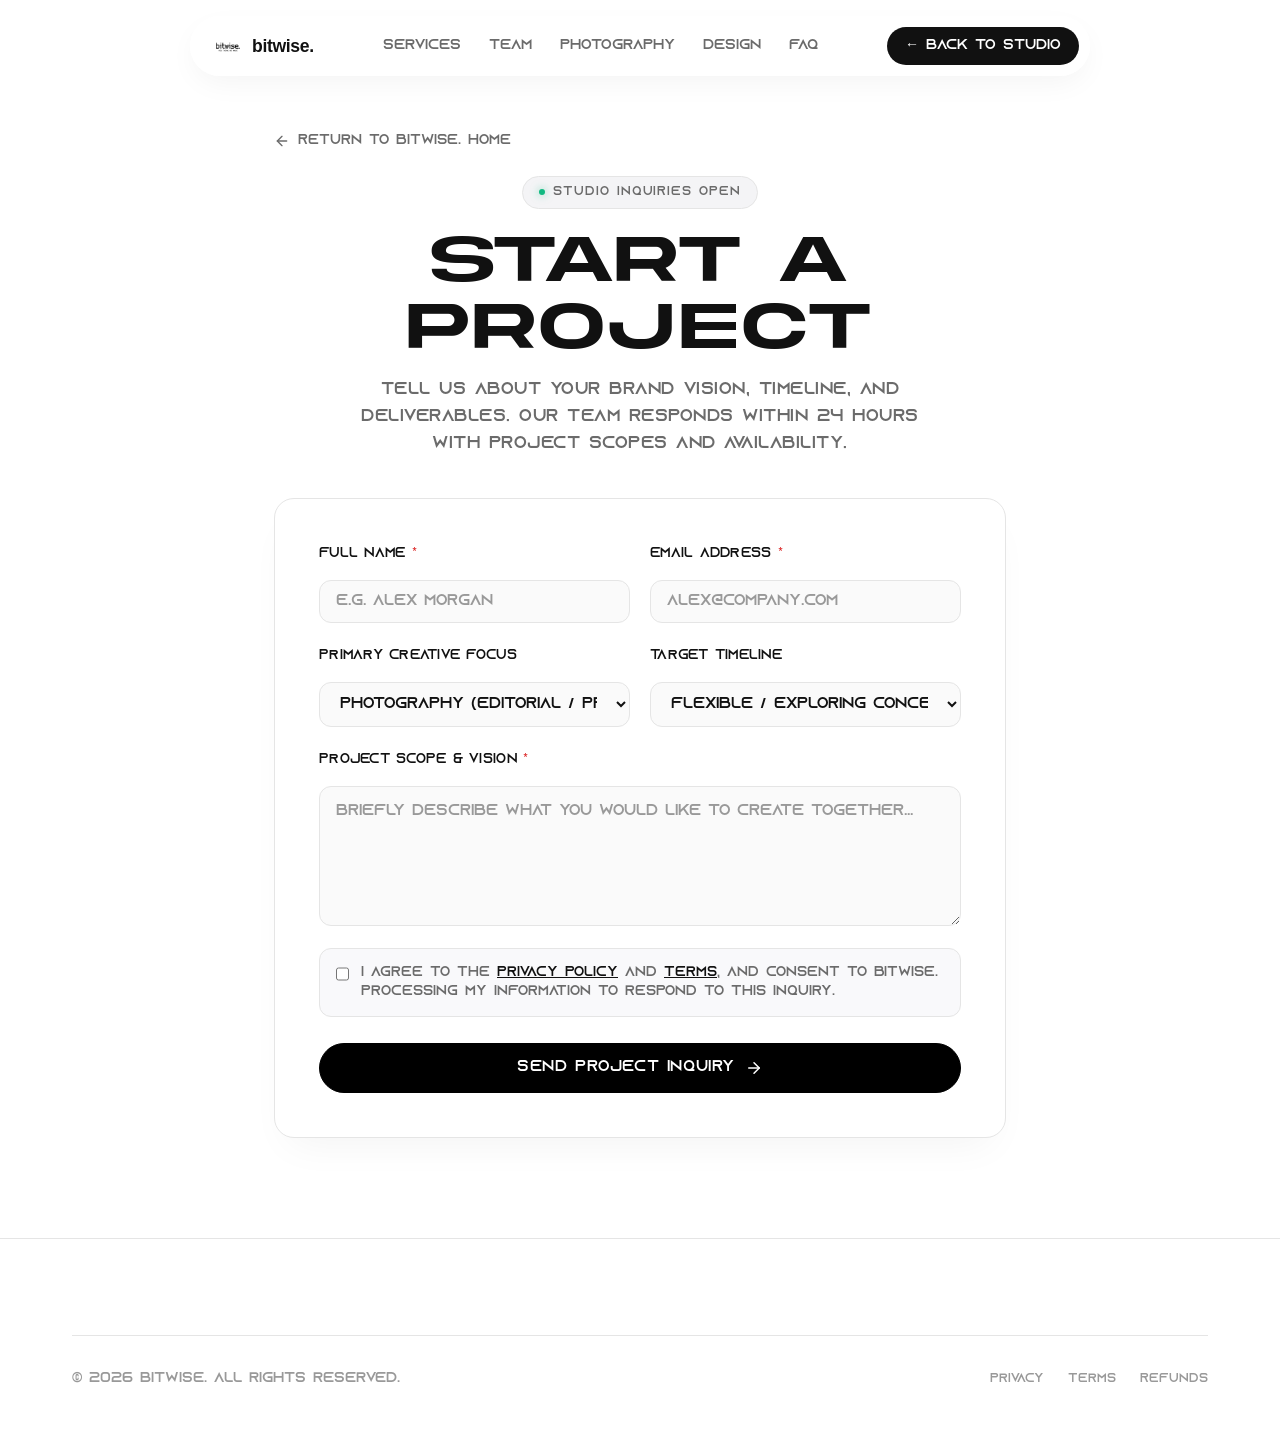
==== contact.html @ 10c583db "feat: sync website with dashboard, add dedicated contact inquiry page, live content-sync, and editab" ====
<!DOCTYPE html>
<html lang="en">
<head>
  <meta charset="UTF-8">
  <meta name="viewport" content="width=device-width, initial-scale=1.0">
  <title>Start a Project &mdash; bitwise. Creative Studio</title>
  <meta name="description" content="Initiate a project inquiry with bitwise. studio for photography, videography, and graphic design campaigns.">
  <meta name="theme-color" content="#FFFFFF">
  <meta name="robots" content="index, follow">

  <!-- Open Graph -->
  <meta property="og:title" content="Start a Project &mdash; bitwise.">
  <meta property="og:description" content="Tell us about your project vision, timeline, and scope. We will respond promptly.">
  <meta property="og:type" content="website">
  <meta property="og:image" content="assets/logo/logo-black.png">

  <!-- Favicon -->
  <link rel="icon" type="image/png" sizes="32x32" href="assets/logo/logo-black.png">
  <link rel="icon" type="image/png" sizes="16x16" href="assets/logo/logo-black.png">
  <link rel="apple-touch-icon" href="assets/logo/logo-black.png">

  <!-- Typography: Azonix, Akira Expanded, Bebas Neue, Inter -->
  <link rel="preconnect" href="https://fonts.googleapis.com">
  <link rel="preconnect" href="https://fonts.gstatic.com" crossorigin>
  <link href="https://fonts.googleapis.com/css2?family=Bebas+Neue&family=Inter:wght@300;400;500;600;700;800&display=swap" rel="stylesheet">
  <link rel="stylesheet" href="css/fonts.css">

  <!-- Design System -->
  <link rel="stylesheet" href="css/variables.css">
  <link rel="stylesheet" href="css/base.css">
  <link rel="stylesheet" href="css/animations.css">
  <link rel="stylesheet" href="css/components.css">

  <style>
    .inquiry-page-wrapper {
      padding-top: calc(var(--header-height, 70px) + 60px);
      padding-bottom: 100px;
      min-height: 100vh;
      display: flex;
      flex-direction: column;
      justify-content: center;
    }

    .inquiry-container {
      max-width: 780px;
      margin: 0 auto;
      padding: 0 24px;
      width: 100%;
    }

    .inquiry-header {
      margin-bottom: 40px;
      text-align: center;
    }

    .inquiry-badge {
      display: inline-flex;
      align-items: center;
      gap: 8px;
      padding: 6px 16px;
      background: var(--color-surface, #F4F4F6);
      border: 1px solid var(--color-border, #E4E4E7);
      border-radius: var(--radius-pill, 9999px);
      font-size: 0.75rem;
      font-weight: 600;
      letter-spacing: 0.08em;
      text-transform: uppercase;
      color: var(--color-text-muted, #71717A);
      margin-bottom: 18px;
    }

    .inquiry-badge-dot {
      width: 6px;
      height: 6px;
      border-radius: 50%;
      background: #10B981;
      box-shadow: 0 0 8px rgba(16, 185, 129, 0.6);
    }

    .inquiry-title {
      font-family: var(--font-display, 'Bebas Neue', sans-serif);
      font-size: clamp(2.5rem, 6vw, 4.2rem);
      letter-spacing: 0.04em;
      line-height: 1;
      color: var(--color-text, #09090B);
      margin-bottom: 16px;
    }

    .inquiry-subtitle {
      font-size: 1.05rem;
      color: var(--color-text-muted, #71717A);
      max-width: 580px;
      margin: 0 auto;
      line-height: 1.6;
    }

    .inquiry-card {
      background: #FFFFFF;
      border: 1px solid var(--color-border, #E4E4E7);
      border-radius: var(--radius-lg, 16px);
      padding: clamp(24px, 5vw, 44px);
      box-shadow: 0 20px 40px -15px rgba(0, 0, 0, 0.05);
      position: relative;
    }

    .form-grid-two {
      display: grid;
      grid-template-columns: 1fr 1fr;
      gap: 20px;
    }

    @media (max-width: 640px) {
      .form-grid-two {
        grid-template-columns: 1fr;
        gap: 16px;
      }
    }

    .inquiry-card .form-group {
      margin-bottom: 22px;
    }

    .inquiry-card .form-label {
      display: block;
      font-size: 0.82rem;
      font-weight: 600;
      letter-spacing: 0.02em;
      color: var(--color-text, #09090B);
      margin-bottom: 8px;
    }

    .inquiry-card .form-input,
    .inquiry-card .form-textarea,
    .inquiry-card .form-select {
      width: 100%;
      padding: 13px 16px;
      background: #FAFAFA;
      border: 1px solid var(--color-border, #E4E4E7);
      border-radius: var(--radius-md, 8px);
      font-size: 0.95rem;
      font-family: inherit;
      color: var(--color-text, #09090B);
      transition: all 0.2s ease;
    }

    .inquiry-card .form-input:focus,
    .inquiry-card .form-textarea:focus,
    .inquiry-card .form-select:focus {
      outline: none;
      background: #FFFFFF;
      border-color: #000000;
      box-shadow: 0 0 0 3px rgba(0, 0, 0, 0.05);
    }

    .inquiry-card .form-textarea {
      min-height: 140px;
      resize: vertical;
      line-height: 1.55;
    }

    .form-consent-box {
      display: flex;
      align-items: flex-start;
      gap: 12px;
      margin-bottom: 26px;
      padding: 14px 16px;
      background: #F9F9FB;
      border: 1px solid var(--color-border, #E4E4E7);
      border-radius: var(--radius-md, 8px);
    }

    .form-consent-box input[type="checkbox"] {
      margin-top: 3px;
      width: 16px;
      height: 16px;
      accent-color: #000000;
      cursor: pointer;
    }

    .form-consent-box label {
      font-size: 0.84rem;
      color: var(--color-text-muted, #71717A);
      line-height: 1.45;
      cursor: pointer;
    }

    .form-consent-box a {
      color: var(--color-text, #09090B);
      text-decoration: underline;
      font-weight: 500;
    }

    .submit-btn-full {
      width: 100%;
      padding: 15px 28px;
      background: #000000;
      color: #FFFFFF;
      border: 1px solid #000000;
      border-radius: var(--radius-pill, 9999px);
      font-size: 0.95rem;
      font-weight: 600;
      letter-spacing: 0.04em;
      cursor: pointer;
      display: flex;
      align-items: center;
      justify-content: center;
      gap: 10px;
      transition: all 0.2s ease;
    }

    .submit-btn-full:hover {
      background: #1F1F23;
      transform: translateY(-1px);
      box-shadow: 0 8px 20px rgba(0, 0, 0, 0.12);
    }

    .submit-btn-full:disabled {
      opacity: 0.65;
      cursor: not-allowed;
      transform: none;
    }

    .status-alert {
      display: none;
      padding: 18px 20px;
      border-radius: var(--radius-md, 8px);
      margin-top: 20px;
      font-size: 0.92rem;
      line-height: 1.5;
    }

    .status-alert.is-success {
      display: block;
      background: #F0FDF4;
      border: 1px solid #BBF7D0;
      color: #166534;
    }

    .status-alert.is-error {
      display: block;
      background: #FEF2F2;
      border: 1px solid #FECACA;
      color: #991B1B;
    }

    .back-home-link {
      display: inline-flex;
      align-items: center;
      gap: 8px;
      color: var(--color-text-muted, #71717A);
      font-size: 0.85rem;
      font-weight: 600;
      text-decoration: none;
      margin-bottom: 24px;
      transition: color 0.2s ease;
    }

    .back-home-link:hover {
      color: var(--color-text, #09090B);
    }
  </style>
</head>
<body>

  <!-- ==========================================================================
       FLOATING NAVBAR
       ========================================================================== -->
  <header class="header-wrapper" id="header">
    <nav class="navbar" aria-label="Primary Navigation">
      <a href="index.html" class="nav-brand" aria-label="bitwise. home">
        <img src="assets/logo/logo-black.png" alt="bitwise. logo" style="height:22px; width:auto;" onerror="this.style.display='none'">
        <span style="font-family: var(--font-brand, sans-serif); font-weight: 800; font-size: 1.1rem; letter-spacing: -0.02em;">bitwise.</span>
      </a>

      <ul class="nav-menu">
        <li><a href="index.html#services" class="nav-link">Services</a></li>
        <li><a href="index.html#team" class="nav-link">Team</a></li>
        <li><a href="index.html#work-photo" class="nav-link">Photography</a></li>
        <li><a href="index.html#work-design" class="nav-link">Design</a></li>
        <li><a href="index.html#faq" class="nav-link">FAQ</a></li>
      </ul>

      <div class="nav-cta">
        <a href="index.html" class="nav-cta-btn">
          <span>&larr; Back to Studio</span>
        </a>
      </div>
    </nav>
  </header>

  <!-- ==========================================================================
       MAIN INQUIRY CONTENT
       ========================================================================== -->
  <main class="inquiry-page-wrapper">
    <div class="inquiry-container">
      <a href="index.html" class="back-home-link">
        <svg width="16" height="16" viewBox="0 0 24 24" fill="none" stroke="currentColor" stroke-width="2" stroke-linecap="round" stroke-linejoin="round"><line x1="19" y1="12" x2="5" y2="12"></line><polyline points="12 19 5 12 12 5"></polyline></svg>
        <span>Return to bitwise. Home</span>
      </a>

      <div class="inquiry-header">
        <div class="inquiry-badge">
          <span class="inquiry-badge-dot"></span>
          <span>Studio Inquiries Open</span>
        </div>
        <h1 class="inquiry-title" id="page-inquiry-title">Start a Project</h1>
        <p class="inquiry-subtitle" id="page-inquiry-subtitle">
          Tell us about your brand vision, timeline, and deliverables. Our team responds within 24 hours with project scopes and availability.
        </p>
      </div>

      <div class="inquiry-card">
        <form id="dedicated-inquiry-form" novalidate>
          <div class="form-grid-two">
            <div class="form-group">
              <label for="inq-name" class="form-label">Full Name <span style="color:#DC2626;">*</span></label>
              <input type="text" id="inq-name" name="name" class="form-input" placeholder="e.g. Alex Morgan" required autocomplete="name">
            </div>

            <div class="form-group">
              <label for="inq-email" class="form-label">Email Address <span style="color:#DC2626;">*</span></label>
              <input type="email" id="inq-email" name="email" class="form-input" placeholder="alex@company.com" required autocomplete="email">
            </div>
          </div>

          <div class="form-grid-two">
            <div class="form-group">
              <label for="inq-service" class="form-label">Primary Creative Focus</label>
              <select id="inq-service" name="service" class="form-select">
                <option value="Photography">Photography (Editorial / Product / Portrait)</option>
                <option value="Videography">Videography &amp; Brand Films</option>
                <option value="Graphic Design">Graphic Design &amp; Visual Identity</option>
                <option value="Full Creative Suite">Integrated Campaign (All Media)</option>
              </select>
            </div>

            <div class="form-group">
              <label for="inq-timeline" class="form-label">Target Timeline</label>
              <select id="inq-timeline" name="timeline" class="form-select">
                <option value="Flexible">Flexible / Exploring concepts</option>
                <option value="Immediate (1-2 weeks)">Immediate (1&ndash;2 weeks)</option>
                <option value="1 month">Within 1 month</option>
                <option value="Quarterly / Long-term">Quarterly / Long-term</option>
              </select>
            </div>
          </div>

          <div class="form-group">
            <label for="inq-message" class="form-label">Project Scope &amp; Vision <span style="color:#DC2626;">*</span></label>
            <textarea id="inq-message" name="message" class="form-textarea" placeholder="Briefly describe what you would like to create together..." required></textarea>
          </div>

          <div class="form-consent-box">
            <input type="checkbox" id="inq-consent" name="consent" required>
            <label for="inq-consent">
              I agree to the <a href="privacy.html" target="_blank">Privacy Policy</a> and <a href="terms.html" target="_blank">Terms</a>, and consent to bitwise. processing my information to respond to this inquiry.
            </label>
          </div>

          <button type="submit" class="submit-btn-full" id="inq-submit-btn">
            <span>Send Project Inquiry</span>
            <svg width="18" height="18" viewBox="0 0 24 24" fill="none" stroke="currentColor" stroke-width="2" stroke-linecap="round" stroke-linejoin="round"><line x1="5" y1="12" x2="19" y2="12"></line><polyline points="12 5 19 12 12 19"></polyline></svg>
          </button>

          <div id="inquiry-status-alert" class="status-alert" role="status" aria-live="polite"></div>
        </form>
      </div>
    </div>
  </main>

  <!-- ==========================================================================
       FOOTER
       ========================================================================== -->
  <footer class="site-footer">
    <div class="container">
      <div class="footer-bottom">
        <div>&copy; 2026 bitwise. All rights reserved.</div>
        <div class="footer-bottom-links">
          <a href="privacy.html">Privacy</a>
          <a href="terms.html">Terms</a>
          <a href="refund.html">Refunds</a>
        </div>
      </div>
    </div>
  </footer>

  <!-- Synchronization & Submission Engine -->
  <script>
    (function () {
      'use strict';

      // Load custom contact title/subtitle from synced CMS if available
      try {
        const rawCMS = localStorage.getItem('bitwise_cms_content');
        if (rawCMS) {
          const cms = JSON.parse(rawCMS);
          if (cms['contact-title']) {
            document.getElementById('page-inquiry-title').textContent = cms['contact-title'];
          }
          if (cms['contact-subtitle']) {
            document.getElementById('page-inquiry-subtitle').textContent = cms['contact-subtitle'];
          }
        }
      } catch (e) {}

      const form = document.getElementById('dedicated-inquiry-form');
      const submitBtn = document.getElementById('inq-submit-btn');
      const statusAlert = document.getElementById('inquiry-status-alert');

      form.addEventListener('submit', function (e) {
        e.preventDefault();

        const nameInput = document.getElementById('inq-name');
        const emailInput = document.getElementById('inq-email');
        const serviceInput = document.getElementById('inq-service');
        const timelineInput = document.getElementById('inq-timeline');
        const messageInput = document.getElementById('inq-message');
        const consentInput = document.getElementById('inq-consent');

        const name = nameInput.value.trim();
        const email = emailInput.value.trim();
        const service = serviceInput.value;
        const timeline = timelineInput.value;
        const message = messageInput.value.trim();

        // Validation
        const emailRegex = /^[^\s@]+@[^\s@]+\.[^\s@]+$/;
        if (!name) {
          showAlert('Please enter your full name.', 'error');
          nameInput.focus();
          return;
        }
        if (!email || !emailRegex.test(email)) {
          showAlert('Please enter a valid email address.', 'error');
          emailInput.focus();
          return;
        }
        if (!message) {
          showAlert('Please describe your project scope or vision.', 'error');
          messageInput.focus();
          return;
        }
        if (!consentInput.checked) {
          showAlert('Please agree to the privacy policy to submit your inquiry.', 'error');
          consentInput.focus();
          return;
        }

        submitBtn.disabled = true;
        const origContent = submitBtn.innerHTML;
        submitBtn.innerHTML = '<span>Transmitting inquiry...</span>';

        const inquiry = {
          id: 'inq_' + Date.now().toString(36) + '_' + Math.random().toString(36).substring(2, 7),
          name: name,
          email: email,
          service: service,
          timeline: timeline,
          message: message,
          timestamp: new Date().toISOString(),
          status: 'new',
          read: false,
          page: '/contact.html',
          referrer: document.referrer || 'Direct Navigation'
        };

        // 1. Store locally for Dashboard sync
        try {
          const raw = localStorage.getItem('bitwise_inquiries');
          const list = raw ? JSON.parse(raw) : [];
          list.unshift(inquiry);
          if (list.length > 200) list.length = 200;
          localStorage.setItem('bitwise_inquiries', JSON.stringify(list));
        } catch (err) {}

        // 2. Broadcast in real time across data bridge to Dashboard
        try {
          if (typeof BroadcastChannel !== 'undefined') {
            const bridge = new BroadcastChannel('bitwise_data_bridge');
            bridge.postMessage({ type: 'NEW_INQUIRY', data: inquiry });
            bridge.close();
          }
          if (window.parent && window.parent !== window) {
            window.parent.postMessage({ type: 'NEW_INQUIRY', data: inquiry }, '*');
          }
        } catch (err) {}

        // 3. Automated FormSubmit Dispatch + Automated Confirmation to Visitor
        const payload = {
          name: inquiry.name,
          email: inquiry.email,
          _replyto: inquiry.email,
          creative_focus: inquiry.service,
          timeline: inquiry.timeline,
          message: inquiry.message,
          submitted_at: new Date().toLocaleString(),
          _subject: 'New Project Inquiry from ' + inquiry.name + ' (' + inquiry.service + ')',
          _autoresponse: 'Thank you for reaching out to bitwise. Your response has been submitted successfully. Our team has received your project details and will reply back to you shortly.',
          _template: 'table',
          _captcha: 'false'
        };

        fetch('https://formsubmit.co/ajax/bitwise1216@gmail.com', {
          method: 'POST',
          headers: {
            'Content-Type': 'application/json',
            'Accept': 'application/json'
          },
          body: JSON.stringify(payload)
        })
        .then(function (res) {
          return res.json().catch(function () { return { success: true }; });
        })
        .then(function () {
          form.reset();
          submitBtn.innerHTML = '<span>✓ Inquiry Sent Successfully!</span>';
          submitBtn.style.background = '#10B981';
          submitBtn.style.borderColor = '#10B981';
          showAlert('Thank you, ' + name + '! Your response has been submitted. A confirmation message has been dispatched and our team will reply back shortly.', 'success');

          setTimeout(function () {
            submitBtn.innerHTML = origContent;
            submitBtn.disabled = false;
            submitBtn.style.background = '';
            submitBtn.style.borderColor = '';
          }, 5000);
        })
        .catch(function (err) {
          console.warn('[bitwise.] FormSubmit notice:', err);
          // Graceful fallback - already saved to local dashboard bridge
          form.reset();
          submitBtn.innerHTML = '<span>✓ Inquiry Recorded!</span>';
          showAlert('Thank you, ' + name + '! Your inquiry has been securely recorded in the studio dashboard. Our team will review your project and reply back shortly.', 'success');

          setTimeout(function () {
            submitBtn.innerHTML = origContent;
            submitBtn.disabled = false;
          }, 5000);
        });
      });

      function showAlert(msg, type) {
        statusAlert.className = 'status-alert is-' + type;
        statusAlert.textContent = msg;
        statusAlert.scrollIntoView({ behavior: 'smooth', block: 'nearest' });
      }
    })();
  </script>
</body>
</html>
---- css/fonts.css ----
/* ==========================================================================
   BITWISE FONTS - AZONIX (MAIN), AKIRA EXPANDED, BEBAS NEUE
   Only these three fonts are used across the entire website.
   ========================================================================== */

/* ── 1. Bebas Neue (Google Fonts) ── */
@import url('https://fonts.googleapis.com/css2?family=Bebas+Neue&display=swap');

/* ── 2. Azonix (Main Brand & Body Typeface) ── */
@font-face {
  font-family: 'Azonix';
  src: local('Azonix'),
       local('Azonix Regular'),
       url('../assets/fonts/Azonix.otf') format('opentype');
  font-weight: 400;
  font-style: normal;
  font-display: swap;
}

@font-face {
  font-family: 'Azonix';
  src: local('Azonix'),
       local('Azonix Regular'),
       url('../assets/fonts/Azonix.otf') format('opentype');
  font-weight: 700;
  font-style: normal;
  font-display: swap;
}

/* ── 3. Akira Expanded (Display & Hero Impact Typeface) ── */
@font-face {
  font-family: 'Akira Expanded';
  src: local('Akira Expanded'),
       local('Akira Expanded Super Bold'),
       local('AkiraExpanded-SuperBold'),
       url('../assets/fonts/Akira-Expanded.woff2') format('woff2');
  font-weight: 700;
  font-style: normal;
  font-display: swap;
}

@font-face {
  font-family: 'Akira Expanded';
  src: local('Akira Expanded'),
       local('Akira Expanded Super Bold'),
       local('AkiraExpanded-SuperBold'),
       url('../assets/fonts/Akira-Expanded.woff2') format('woff2');
  font-weight: 800;
  font-style: normal;
  font-display: swap;
}
---- css/variables.css ----
﻿/* ==========================================================================
   BITWISE. DESIGN TOKENS - MONOCHROME PREMIUM
   Light-mode only. Black & white with grey accents.
   ========================================================================== */

:root {
  /* ── Backgrounds ── */
  --color-bg:            #FFFFFF;
  --color-bg-soft:       #FAFAFA;
  --color-bg-muted:      #F5F5F5;
  --color-bg-dark:       #0A0A0A;
  --color-bg-dark-soft:  #141414;

  /* ── Text ── */
  --color-text:          #111111;
  --color-text-muted:    #6B6B6B;
  --color-text-subtle:   #999999;
  --color-text-on-dark:  #F5F5F5;
  --color-text-on-dark-muted: #AAAAAA;

  /* ── Borders ── */
  --color-border:        #E5E5E5;
  --color-border-dark:   #2A2A2A;
  --color-border-subtle: #F0F0F0;

  /* ── Accent (monochrome - black IS the accent) ── */
  --color-accent:        #111111;
  --color-accent-hover:  #333333;
  --color-accent-light:  #F5F5F5;

  /* ── Surfaces ── */
  --color-surface-glass: rgba(255, 255, 255, 0.82);
  --color-surface-glass-dark: rgba(10, 10, 10, 0.85);
  --color-overlay:       rgba(0, 0, 0, 0.6);

  /* ── Status ── */
  --color-success:       #22C55E;
  --color-error:         #DC2626;

  /* ── Typography (Azonix as Main Font, Akira Expanded & Bebas Neue) ── */
  --font-main:     'Azonix', 'Bebas Neue', sans-serif;
  --font-body:     'Azonix', 'Bebas Neue', sans-serif;
  --font-display:  'Akira Expanded', 'Azonix', 'Bebas Neue', sans-serif;
  --font-mono:     'Bebas Neue', 'Azonix', sans-serif;
  --font-accent:   'Bebas Neue', 'Azonix', sans-serif;

  /* ── Type Scale ── */
  --text-xs:    0.75rem;
  --text-sm:    0.875rem;
  --text-base:  1rem;
  --text-lg:    1.125rem;
  --text-xl:    1.25rem;
  --text-2xl:   1.5rem;
  --text-3xl:   2rem;
  --text-4xl:   2.5rem;
  --text-5xl:   3.5rem;
  --text-6xl:   4.5rem;
  --text-7xl:   6rem;
  --text-hero:  clamp(3rem, 8vw, 7rem);

  /* ── Spacing ── */
  --space-xs:    0.25rem;
  --space-sm:    0.5rem;
  --space-md:    1rem;
  --space-lg:    1.5rem;
  --space-xl:    2rem;
  --space-2xl:   3rem;
  --space-3xl:   4rem;
  --space-4xl:   6rem;
  --space-5xl:   8rem;
  --space-section: clamp(5rem, 12vw, 10rem);

  /* ── Container ── */
  --container-max:     1200px;
  --container-narrow:  800px;
  --container-padding: clamp(1rem, 4vw, 2rem);

  /* ── Radii ── */
  --radius-sm:   6px;
  --radius-md:   12px;
  --radius-lg:   20px;
  --radius-xl:   28px;
  --radius-pill: 100px;

  /* ── Motion & Apple Springs ── */
  --ease-smooth:        cubic-bezier(0.32, 0.72, 0, 1);
  --ease-spring:        cubic-bezier(0.175, 0.885, 0.32, 1.275);
  --ease-apple-spring:  cubic-bezier(0.25, 1, 0.5, 1);
  --ease-apple-press:   cubic-bezier(0, 0, 0.2, 1);
  --ease-apple-bounce:  cubic-bezier(0.34, 1.56, 0.64, 1);
  --ease-out:           cubic-bezier(0.16, 1, 0.3, 1);
  --ease-in-out:        cubic-bezier(0.65, 0, 0.35, 1);
  --dur-press:          90ms;
  --dur-fast:           150ms;
  --dur-normal:         300ms;
  --dur-smooth:         500ms;
  --dur-slow:           800ms;
  --dur-slower:         1200ms;

  /* ── Apple Materials & Translucency ("Liquid Glass") ── */
  --material-ultra-thin:    rgba(255, 255, 255, 0.55);
  --material-thin:          rgba(255, 255, 255, 0.70);
  --material-regular:       rgba(255, 255, 255, 0.82);
  --material-thick:         rgba(255, 255, 255, 0.92);
  --material-dark:          rgba(18, 18, 18, 0.85);
  --material-blur:          blur(24px) saturate(180%);
  --material-blur-heavy:    blur(40px) saturate(190%);
  --material-border:        1px solid rgba(255, 255, 255, 0.65);
  --material-border-dark:   1px solid rgba(255, 255, 255, 0.14);
  --material-highlight:     inset 0 1px 0.5px rgba(255, 255, 255, 0.9);
  --material-highlight-dark: inset 0 1px 0 rgba(255, 255, 255, 0.18);

  /* ── Shadows (tinted, not pure black) ── */
  --shadow-sm:   0 1px 3px rgba(0, 0, 0, 0.04), 0 1px 2px rgba(0, 0, 0, 0.03);
  --shadow-md:   0 4px 16px -2px rgba(0, 0, 0, 0.06);
  --shadow-lg:   0 12px 40px -8px rgba(0, 0, 0, 0.08);
  --shadow-xl:   0 24px 60px -12px rgba(0, 0, 0, 0.10);
  --shadow-glow: 0 0 60px rgba(0, 0, 0, 0.04);

  /* ── Z-index scale ── */
  --z-base:      1;
  --z-dropdown:  10;
  --z-sticky:    20;
  --z-overlay:   30;
  --z-modal:     40;
  --z-toast:     50;
}
---- css/base.css ----
﻿/* ==========================================================================
   BITWISE. BASE - RESET + TYPOGRAPHY + GLOBALS
   ========================================================================== */

/* ── Modern Reset ── */
*, *::before, *::after {
  margin: 0;
  padding: 0;
  box-sizing: border-box;
}

html {
  scroll-behavior: smooth;
  -webkit-text-size-adjust: 100%;
  text-size-adjust: 100%;
  -webkit-font-smoothing: antialiased;
  -moz-osx-font-smoothing: grayscale;
}

body {
  font-family: var(--font-body);
  font-size: var(--text-base);
  font-weight: 400;
  line-height: 1.6;
  color: var(--color-text);
  background-color: var(--color-bg);
  overflow-x: hidden;
  min-height: 100vh;
}

/* ── Accessibility: Focus ── */
:focus-visible {
  outline: 2px solid var(--color-accent);
  outline-offset: 3px;
  border-radius: 2px;
}

:focus:not(:focus-visible) {
  outline: none;
}

/* ── Typography (Azonix Main, Akira Expanded Headings, Bebas Neue Accents) ── */
h1, h2, h3, h4, h5, h6 {
  font-family: var(--font-display);
  font-weight: 700;
  line-height: 1.15;
  letter-spacing: 0.03em;
  text-transform: uppercase;
  color: var(--color-text);
}

h1 { font-size: clamp(2.2rem, 5vw, var(--text-hero)); letter-spacing: 0.04em; line-height: 1.08; }
h2 { font-size: clamp(1.8rem, 4vw, var(--text-4xl)); letter-spacing: 0.03em; line-height: 1.12; }
h3 { font-size: clamp(1.3rem, 2.5vw, var(--text-2xl)); letter-spacing: 0.025em; line-height: 1.2; }
h4 { font-size: var(--text-lg); letter-spacing: 0.02em; line-height: 1.3; }

p {
  max-width: 65ch;
  line-height: 1.75;
  letter-spacing: 0.03em;
  color: var(--color-text-muted);
}

a {
  color: inherit;
  text-decoration: none;
  transition: color var(--dur-normal) var(--ease-out);
}

a:hover {
  color: var(--color-accent-hover);
}

img, video {
  max-width: 100%;
  height: auto;
  display: block;
}

button {
  font-family: inherit;
  cursor: pointer;
  border: none;
  background: none;
  font-size: inherit;
  color: inherit;
}

ul, ol {
  list-style: none;
}

/* ── Selection ── */
::selection {
  background: var(--color-accent);
  color: var(--color-bg);
}

/* ── Container ── */
.container {
  width: 100%;
  max-width: var(--container-max);
  margin: 0 auto;
  padding-left: var(--container-padding);
  padding-right: var(--container-padding);
}

.container-narrow {
  max-width: var(--container-narrow);
  margin: 0 auto;
  padding-left: var(--container-padding);
  padding-right: var(--container-padding);
}

main {
  position: relative;
  z-index: 1;
}

/* ── Section Spacing ── */
.section {
  padding-top: var(--space-section);
  padding-bottom: var(--space-section);
  position: relative;
  background-color: rgba(255, 255, 255, 0.85);
  backdrop-filter: blur(14px);
  -webkit-backdrop-filter: blur(14px);
}

.section-dark {
  background-color: rgba(10, 10, 10, 0.92);
  backdrop-filter: blur(16px);
  -webkit-backdrop-filter: blur(16px);
  color: var(--color-text-on-dark);
}

.section-dark h2,
.section-dark h3,
.section-dark h4 {
  color: var(--color-text-on-dark);
}

.section-dark p {
  color: var(--color-text-on-dark-muted);
}

.section-soft {
  background-color: rgba(250, 250, 250, 0.82);
  backdrop-filter: blur(14px);
  -webkit-backdrop-filter: blur(14px);
}

/* ── Utility Classes ── */
.sr-only {
  position: absolute;
  width: 1px;
  height: 1px;
  padding: 0;
  margin: -1px;
  overflow: hidden;
  clip: rect(0, 0, 0, 0);
  white-space: nowrap;
  border: 0;
}

.text-mono {
  font-family: var(--font-mono);
  font-size: var(--text-xs);
  letter-spacing: 0.06em;
  text-transform: uppercase;
}

.text-center { text-align: center; }
.text-muted  { color: var(--color-text-muted); }
.text-subtle { color: var(--color-text-subtle); }

/* ── Scroll Progress Bar ── */
.scroll-progress {
  position: fixed;
  top: 0;
  left: 0;
  height: 2px;
  width: 0%;
  background: var(--color-accent);
  z-index: var(--z-toast);
  transition: none;
}

/* ── Cursor Follower (desktop) ── */
.cursor-dot {
  position: fixed;
  top: 0;
  left: 0;
  width: 6px;
  height: 6px;
  background: var(--color-accent);
  border-radius: 50%;
  pointer-events: none;
  z-index: 9999;
  opacity: 0;
  transition: opacity var(--dur-normal) var(--ease-out),
              width var(--dur-smooth) var(--ease-spring),
              height var(--dur-smooth) var(--ease-spring);
  transform: translate(-50%, -50%);
}

.cursor-ring {
  position: fixed;
  top: 0;
  left: 0;
  width: 36px;
  height: 36px;
  border: 1px solid rgba(17, 17, 17, 0.25);
  border-radius: 50%;
  pointer-events: none;
  z-index: 9998;
  opacity: 0;
  transition: opacity var(--dur-normal) var(--ease-out),
              width var(--dur-smooth) var(--ease-spring),
              height var(--dur-smooth) var(--ease-spring);
  transform: translate(-50%, -50%);
}

.cursor-hover .cursor-dot {
  width: 12px;
  height: 12px;
  background: var(--color-accent);
  mix-blend-mode: difference;
}

.cursor-hover .cursor-ring {
  width: 50px;
  height: 50px;
  border-color: rgba(17, 17, 17, 0.15);
}

/* Hide custom cursor on touch devices */
@media (hover: none) and (pointer: coarse) {
  .cursor-dot, .cursor-ring {
    display: none !important;
  }
}

/* ── Reduced Motion ── */
@media (prefers-reduced-motion: reduce) {
  *, *::before, *::after {
    animation-duration: 0.01ms !important;
    animation-iteration-count: 1 !important;
    transition-duration: 0.01ms !important;
    scroll-behavior: auto !important;
  }
  .cursor-dot, .cursor-ring {
    display: none !important;
  }
}

/* ── Apple Accessibility: Reduced Transparency ── */
@media (prefers-reduced-transparency: reduce) {
  .section,
  .section-soft,
  .navbar,
  .founder-card,
  .founders-pavilion,
  .pavilion-portal,
  .service-row,
  .gallery-item,
  .design-card,
  .contact-form,
  .video-frame-3d {
    background-color: var(--color-bg) !important;
    backdrop-filter: none !important;
    -webkit-backdrop-filter: none !important;
  }
  .section-dark,
  .video-section {
    background-color: var(--color-bg-dark) !important;
    backdrop-filter: none !important;
    -webkit-backdrop-filter: none !important;
  }
}

/* ── Apple Accessibility: High Contrast ── */
@media (prefers-contrast: more) {
  .founder-card,
  .founders-pavilion,
  .pavilion-portal,
  .service-row,
  .gallery-item,
  .design-card,
  .contact-form,
  .navbar {
    border: 1.5px solid var(--color-text) !important;
    box-shadow: none !important;
  }
}
---- css/animations.css ----
﻿/* ==========================================================================
   BITWISE. ANIMATIONS - KEYFRAMES + SCROLL-DRIVEN
   ========================================================================== */

/* ── Hero Logo Pixel Build ── */
@keyframes pixelReveal {
  0%   { opacity: 0; transform: scale(0.8); filter: blur(8px); }
  60%  { opacity: 1; transform: scale(1.02); filter: blur(0); }
  100% { opacity: 1; transform: scale(1); filter: blur(0); }
}

/* ── Fade Up (general entrance) ── */
@keyframes fadeUp {
  from { opacity: 0; transform: translateY(30px); }
  to   { opacity: 1; transform: translateY(0); }
}

/* ── Fade In ── */
@keyframes fadeIn {
  from { opacity: 0; }
  to   { opacity: 1; }
}

/* ── Slide In from Left ── */
@keyframes slideInLeft {
  from { opacity: 0; transform: translateX(-60px); }
  to   { opacity: 1; transform: translateX(0); }
}

/* ── Slide In from Right ── */
@keyframes slideInRight {
  from { opacity: 0; transform: translateX(60px); }
  to   { opacity: 1; transform: translateX(0); }
}

/* ── Scale In ── */
@keyframes scaleIn {
  from { opacity: 0; transform: scale(0.92); }
  to   { opacity: 1; transform: scale(1); }
}

/* ── Clip Reveal (wipe from left) ── */
@keyframes clipReveal {
  from { clip-path: inset(0 100% 0 0); }
  to   { clip-path: inset(0 0 0 0); }
}

/* ── Clip Reveal Vertical ── */
@keyframes clipRevealUp {
  from { clip-path: inset(100% 0 0 0); }
  to   { clip-path: inset(0 0 0 0); }
}

/* ── Marquee (infinite horizontal scroll) ── */
@keyframes marquee {
  0%   { transform: translateX(0); }
  100% { transform: translateX(-50%); }
}

/* ── Pulse (status dots) ── */
@keyframes pulse {
  0%, 100% { opacity: 1; transform: scale(1); }
  50%      { opacity: 0.6; transform: scale(0.85); }
}

/* ── Float (subtle hover) ── */
@keyframes float {
  0%, 100% { transform: translateY(0); }
  50%      { transform: translateY(-6px); }
}

/* ── Rotate Chevron ── */
@keyframes rotateChevron {
  from { transform: rotate(0deg); }
  to   { transform: rotate(180deg); }
}

/* ── Navbar Slide Down ── */
@keyframes navSlideDown {
  from { opacity: 0; transform: translateY(-20px); }
  to   { opacity: 1; transform: translateY(0); }
}

/* ── Stagger Children (CSS-only stagger via custom property) ── */
.stagger-item {
  opacity: 0;
  transform: translateY(24px);
}

.stagger-item.revealed {
  animation: fadeUp var(--dur-slow) var(--ease-out) forwards;
  animation-delay: calc(var(--stagger-index, 0) * 80ms);
}

/* ── Scroll-triggered reveal class (applied by JS) ── */
.reveal {
  opacity: 0;
  transform: translateY(30px);
  transition: opacity var(--dur-slow) var(--ease-out),
              transform var(--dur-slow) var(--ease-out);
}

.reveal.revealed {
  opacity: 1;
  transform: translateY(0);
}

.reveal-left {
  opacity: 0;
  transform: translateX(-40px);
  transition: opacity var(--dur-slow) var(--ease-out),
              transform var(--dur-slow) var(--ease-out);
}

.reveal-left.revealed {
  opacity: 1;
  transform: translateX(0);
}

.reveal-right {
  opacity: 0;
  transform: translateX(40px);
  transition: opacity var(--dur-slow) var(--ease-out),
              transform var(--dur-slow) var(--ease-out);
}

.reveal-right.revealed {
  opacity: 1;
  transform: translateX(0);
}

.reveal-scale {
  opacity: 0;
  transform: scale(0.92);
  transition: opacity var(--dur-slow) var(--ease-out),
              transform var(--dur-slow) var(--ease-out);
}

.reveal-scale.revealed {
  opacity: 1;
  transform: scale(1);
}

/* ── 3D Motion Canvas ── */
.bg-motion-canvas {
  position: fixed;
  top: 0;
  left: 0;
  width: 100vw;
  height: 100vh;
  z-index: 0;
  pointer-events: none;
  opacity: 0.95;
}

/* ── 3D Perspective & Preservation ── */
.perspective-container {
  perspective: 1200px;
  perspective-origin: center center;
}

.preserve-3d {
  transform-style: preserve-3d;
  will-change: transform;
}

/* ── Multi-Plane Z-Axis Layers (Holographic Parallax) ── */
.layer-z-10 { transform: translateZ(12px); transform-style: preserve-3d; }
.layer-z-20 { transform: translateZ(24px); transform-style: preserve-3d; }
.layer-z-30 { transform: translateZ(36px); transform-style: preserve-3d; }
.layer-z-40 { transform: translateZ(48px); transform-style: preserve-3d; }
.layer-z-50 { transform: translateZ(60px); transform-style: preserve-3d; }

/* ── Specular Glare Overlay for 3D Cards ── */
.card-3d-glare {
  position: absolute;
  inset: 0;
  border-radius: inherit;
  pointer-events: none;
  z-index: 10;
  opacity: 0;
  mix-blend-mode: overlay;
  transition: opacity var(--dur-fast) var(--ease-out);
}

/* ── Hero 3D Logo Levitation & Shadow ── */
.hero-logo-wrapper.preserve-3d {
  position: relative;
  transform-style: preserve-3d;
  perspective: 1000px;
}

.hero-logo-wrapper .hero-logo {
  display: block;
  transform-style: preserve-3d;
  will-change: transform;
  transition: filter 0.3s ease;
}

.hero-logo-shadow-3d {
  position: absolute;
  bottom: -28px;
  left: 12%;
  width: 76%;
  height: 22px;
  background: radial-gradient(ellipse at center, rgba(0, 0, 0, 0.28) 0%, rgba(0, 0, 0, 0) 70%);
  filter: blur(10px);
  border-radius: 50%;
  pointer-events: none;
  z-index: -1;
  transform-origin: center;
  transition: transform 0.08s ease-out, opacity 0.08s ease-out;
}

/* ── 3D Keyframe Animations ── */
@keyframes float3D {
  0%, 100% {
    transform: perspective(900px) rotateX(0deg) rotateY(0deg) translateY(0px) translateZ(30px);
  }
  25% {
    transform: perspective(900px) rotateX(3deg) rotateY(-3.5deg) translateY(-8px) translateZ(38px);
  }
  50% {
    transform: perspective(900px) rotateX(-2.5deg) rotateY(2.5deg) translateY(-14px) translateZ(44px);
  }
  75% {
    transform: perspective(900px) rotateX(2deg) rotateY(3.5deg) translateY(-6px) translateZ(34px);
  }
}

@keyframes pulseGlow3D {
  0%, 100% {
    box-shadow: 0 10px 30px -10px rgba(0, 0, 0, 0.08), 0 0 0 1px rgba(0, 0, 0, 0.05);
  }
  50% {
    box-shadow: 0 24px 60px -10px rgba(0, 0, 0, 0.18), 0 0 0 1px rgba(0, 0, 0, 0.14), 0 0 30px rgba(0, 0, 0, 0.05);
  }
}

@keyframes lightSweep3D {
  0% {
    background-position: -200% 0;
  }
  100% {
    background-position: 200% 0;
  }
}

@keyframes bitRotate3D {
  0% {
    transform: perspective(600px) rotateX(0deg) rotateY(0deg) rotateZ(0deg);
  }
  50% {
    transform: perspective(600px) rotateX(180deg) rotateY(180deg) rotateZ(90deg);
  }
  100% {
    transform: perspective(600px) rotateX(360deg) rotateY(360deg) rotateZ(180deg);
  }
}

/* ── Magnetic 3D Buttons ── */
.magnetic-3d-btn {
  transform-style: preserve-3d;
  will-change: transform;
  transition: box-shadow var(--dur-normal) var(--ease-out);
}

.magnetic-3d-btn:hover {
  box-shadow: 0 14px 32px -6px rgba(0, 0, 0, 0.22), 0 0 0 1px rgba(0, 0, 0, 0.1);
}

/* ── Reduced Motion: kill all animation ── */
@media (prefers-reduced-motion: reduce) {
  .reveal, .reveal-left, .reveal-right, .reveal-scale, .stagger-item,
  .hero-logo-wrapper .hero-logo, .hero-logo-shadow-3d, .preserve-3d {
    opacity: 1 !important;
    transform: none !important;
    transition: none !important;
    animation: none !important;
  }
  .bg-motion-canvas {
    display: none !important;
  }
}
---- css/components.css ----
﻿/* ==========================================================================
   BITWISE. COMPONENTS - MONOCHROME PREMIUM
   All section styles for the website rebuild.
   ========================================================================== */

/* ==========================================================================
   1. FLOATING GLASS NAVBAR
   ========================================================================== */

.header-wrapper {
  position: fixed;
  top: 0;
  left: 0;
  right: 0;
  z-index: var(--z-sticky);
  padding: 16px var(--container-padding);
  animation: navSlideDown var(--dur-slow) var(--ease-out) both;
  transition: padding var(--dur-smooth) var(--ease-out);
}

.navbar {
  max-width: 900px;
  margin: 0 auto;
  display: flex;
  align-items: center;
  justify-content: space-between;
  padding: 10px 10px 10px 20px;
  background: var(--material-thin);
  backdrop-filter: var(--material-blur);
  -webkit-backdrop-filter: var(--material-blur);
  border: var(--material-border);
  border-radius: var(--radius-pill);
  box-shadow: 0 10px 30px -5px rgba(0, 0, 0, 0.05), var(--material-highlight);
  transition: background var(--dur-smooth) var(--ease-apple-spring),
              border-color var(--dur-smooth) var(--ease-apple-spring),
              box-shadow var(--dur-smooth) var(--ease-apple-spring),
              padding var(--dur-smooth) var(--ease-apple-spring);
}

.header-wrapper.scrolled {
  padding-top: 8px;
}

.header-wrapper.scrolled .navbar {
  background: var(--material-thick);
  border-color: rgba(0, 0, 0, 0.06);
  box-shadow: 0 16px 40px -8px rgba(0, 0, 0, 0.09), var(--material-highlight);
}

/* Brand */
.nav-brand {
  display: flex;
  align-items: center;
  gap: 8px;
  font-family: var(--font-display);
  font-weight: 700;
  font-size: 1.1rem;
  letter-spacing: 0.04em;
  text-decoration: none;
  color: var(--color-text);
  flex-shrink: 0;
}

.nav-brand img {
  height: 22px;
  width: auto;
}

/* Nav Links */
.nav-menu {
  display: flex;
  align-items: center;
  gap: 4px;
}

.nav-link {
  font-family: var(--font-body);
  font-size: var(--text-sm);
  font-weight: 500;
  color: var(--color-text-muted);
  padding: 6px 12px;
  border-radius: var(--radius-pill);
  transition: color var(--dur-normal) var(--ease-out),
              background var(--dur-normal) var(--ease-out);
  white-space: nowrap;
}

.nav-link:hover {
  color: var(--color-text);
  background: var(--color-bg-muted);
}

/* CTA */
.nav-cta {
  display: flex;
  align-items: center;
  gap: 8px;
}

.nav-cta-btn {
  display: inline-flex;
  align-items: center;
  gap: 6px;
  font-family: var(--font-body);
  font-size: var(--text-sm);
  font-weight: 600;
  color: var(--color-bg);
  background: var(--color-accent);
  padding: 8px 18px;
  border-radius: var(--radius-pill);
  transition: background var(--dur-normal) var(--ease-out),
              transform var(--dur-fast) var(--ease-out);
  white-space: nowrap;
  text-decoration: none;
}

.nav-cta-btn:hover {
  background: var(--color-accent-hover);
  color: var(--color-bg);
}

.nav-cta-btn:active {
  transform: scale(0.96) !important;
  transition: transform var(--dur-press) var(--ease-apple-press) !important;
}

.btn-arrow {
  display: inline-block;
  transition: transform var(--dur-normal) var(--ease-spring);
}

.nav-cta-btn:hover .btn-arrow {
  transform: translateX(2px);
}

/* Mobile Toggle */
.mobile-toggle {
  display: none;
  width: 40px;
  height: 40px;
  align-items: center;
  justify-content: center;
  border-radius: var(--radius-pill);
  transition: background var(--dur-normal) var(--ease-out);
}

.mobile-toggle:hover {
  background: var(--color-bg-muted);
}

/* ── Mobile Menu Overlay ── */
.mobile-menu-overlay {
  position: fixed;
  inset: 0;
  background: rgba(255, 255, 255, 0.96);
  backdrop-filter: blur(40px);
  -webkit-backdrop-filter: blur(40px);
  z-index: var(--z-modal);
  display: flex;
  flex-direction: column;
  align-items: center;
  justify-content: center;
  gap: var(--space-xl);
  opacity: 0;
  pointer-events: none;
  transition: opacity var(--dur-smooth) var(--ease-out);
}

.mobile-menu-overlay.active {
  opacity: 1;
  pointer-events: all;
}

.mobile-close-btn {
  position: absolute;
  top: 20px;
  right: 20px;
  width: 44px;
  height: 44px;
  display: flex;
  align-items: center;
  justify-content: center;
  border-radius: var(--radius-pill);
  transition: background var(--dur-normal) var(--ease-out);
}

.mobile-close-btn:hover {
  background: var(--color-bg-muted);
}

.mobile-nav-link {
  font-family: var(--font-display);
  font-size: var(--text-3xl);
  font-weight: 700;
  color: var(--color-text);
  letter-spacing: 0.03em;
  opacity: 0;
  transform: translateY(20px);
  transition: opacity var(--dur-smooth) var(--ease-out),
              transform var(--dur-smooth) var(--ease-out),
              color var(--dur-normal) var(--ease-out);
}

.mobile-menu-overlay.active .mobile-nav-link {
  opacity: 1;
  transform: translateY(0);
}

.mobile-nav-link:nth-child(2) { transition-delay: 60ms; }
.mobile-nav-link:nth-child(3) { transition-delay: 120ms; }
.mobile-nav-link:nth-child(4) { transition-delay: 180ms; }
.mobile-nav-link:nth-child(5) { transition-delay: 240ms; }
.mobile-nav-link:nth-child(6) { transition-delay: 300ms; }
.mobile-nav-link:nth-child(7) { transition-delay: 360ms; }

.mobile-nav-link:hover {
  color: var(--color-text-muted);
}

/* ── Responsive Navbar ── */
@media (max-width: 860px) {
  .nav-menu { display: none; }
  .nav-cta-btn { display: none; }
  .mobile-toggle { display: flex; }
}

/* ==========================================================================
   2. HERO SECTION
   ========================================================================== */

.hero {
  min-height: 100dvh;
  display: flex;
  flex-direction: column;
  align-items: center;
  justify-content: center;
  text-align: center;
  padding: var(--space-5xl) var(--container-padding) var(--space-4xl);
  position: relative;
  overflow: hidden;
  background: transparent;
  perspective: 1100px;
}

.hero-logo-wrapper {
  margin-bottom: var(--space-2xl);
  opacity: 0;
  position: relative;
  transform-style: preserve-3d;
}

.hero-logo-wrapper.animated {
  animation: pixelReveal 1.2s var(--ease-smooth) forwards;
}

.hero-logo {
  max-width: min(500px, 80vw);
  height: auto;
  display: block;
  margin: 0 auto;
  transform-style: preserve-3d;
}

.hero-tagline {
  font-family: var(--font-display);
  font-size: clamp(1rem, 2.5vw, 1.4rem);
  font-weight: 600;
  letter-spacing: 0.2em;
  text-transform: uppercase;
  color: var(--color-text-muted);
  margin-bottom: var(--space-3xl);
  overflow: hidden;
}

.hero-tagline .char {
  display: inline-block;
  opacity: 0;
  transform: translateY(100%);
}

.hero-tagline .char.animated {
  animation: fadeUp 0.5s var(--ease-out) forwards;
}

.hero-cta-group {
  display: flex;
  align-items: center;
  gap: var(--space-lg);
  opacity: 0;
  transform: translateY(16px);
}

.hero-cta-group.animated {
  animation: fadeUp 0.8s var(--ease-out) forwards;
}

.hero-scroll-indicator {
  position: absolute;
  bottom: var(--space-2xl);
  left: 50%;
  transform: translateX(-50%);
  display: flex;
  flex-direction: column;
  align-items: center;
  gap: var(--space-sm);
  opacity: 0;
  animation: fadeIn 1s var(--ease-out) 2s forwards;
}

.hero-scroll-indicator .scroll-line {
  width: 1px;
  height: 40px;
  background: var(--color-border);
  position: relative;
  overflow: hidden;
}

.hero-scroll-indicator .scroll-line::after {
  content: '';
  position: absolute;
  top: -100%;
  left: 0;
  width: 100%;
  height: 100%;
  background: var(--color-accent);
  animation: scrollDash 2s var(--ease-in-out) infinite;
}

@keyframes scrollDash {
  0%   { top: -100%; }
  50%  { top: 100%; }
  100% { top: 100%; }
}

.hero-scroll-label {
  font-family: var(--font-mono);
  font-size: 0.65rem;
  letter-spacing: 0.15em;
  text-transform: uppercase;
  color: var(--color-text-subtle);
}

/* ==========================================================================
   3. PRIMARY BUTTONS
   ========================================================================== */

.btn-primary {
  display: inline-flex;
  align-items: center;
  gap: 8px;
  font-family: var(--font-body);
  font-size: var(--text-base);
  font-weight: 600;
  color: var(--color-bg);
  background: var(--color-accent);
  padding: 14px 28px;
  border-radius: var(--radius-pill);
  border: none;
  cursor: pointer;
  transition: background var(--dur-normal) var(--ease-out),
              transform var(--dur-fast) var(--ease-out),
              box-shadow var(--dur-normal) var(--ease-out);
  text-decoration: none;
}

.btn-primary:hover {
  background: var(--color-accent-hover);
  color: var(--color-bg);
  box-shadow: var(--shadow-lg);
}

.btn-primary:active {
  transform: scale(0.96) !important;
  transition: transform var(--dur-press) var(--ease-apple-press) !important;
}

.btn-secondary {
  display: inline-flex;
  align-items: center;
  gap: 8px;
  font-family: var(--font-body);
  font-size: var(--text-base);
  font-weight: 500;
  color: var(--color-text);
  background: transparent;
  padding: 14px 28px;
  border-radius: var(--radius-pill);
  border: 1px solid var(--color-border);
  cursor: pointer;
  transition: background var(--dur-normal) var(--ease-out),
              border-color var(--dur-normal) var(--ease-out),
              transform var(--dur-fast) var(--ease-out);
  text-decoration: none;
}

.btn-secondary:hover {
  background: var(--color-bg-muted);
  border-color: var(--color-text-subtle);
  color: var(--color-text);
}

.btn-secondary:active {
  transform: scale(0.96) !important;
  transition: transform var(--dur-press) var(--ease-apple-press) !important;
}

/* ==========================================================================
   4. SECTION HEADER PATTERN
   ========================================================================== */

.section-header {
  margin-bottom: var(--space-4xl);
}

.section-label {
  font-family: var(--font-mono);
  font-size: 0.7rem;
  font-weight: 500;
  letter-spacing: 0.18em;
  text-transform: uppercase;
  color: var(--color-text-subtle);
  margin-bottom: var(--space-lg);
}

.section-title {
  margin-bottom: var(--space-lg);
}

.section-subtitle {
  font-size: var(--text-lg);
  line-height: 1.6;
  color: var(--color-text-muted);
  max-width: 55ch;
}

/* ==========================================================================
   5. FOUNDERS / TEAM SECTION
   ========================================================================== */

/* ==========================================================================
   5. FOUNDERS / TEAM - ARCHITECTURAL DEPTH PAVILION
   Tri-Portal Panoramic Stage with Expanding Spring Physics,
   First-Name-Only Bebas Neue Depth Typography, and Stereoscopic 3D Parallax.
   ========================================================================== */

.section-founders {
  position: relative;
  overflow: hidden;
}

/* Mobile / Tablet Segmented Selector */
.pavilion-pills {
  display: none;
  justify-content: center;
  gap: 8px;
  margin-bottom: var(--space-2xl);
  z-index: 10;
  position: relative;
}

.pavilion-pill {
  font-family: 'Bebas Neue', var(--font-mono);
  font-size: 1rem;
  letter-spacing: 0.12em;
  padding: 8px 22px;
  border-radius: var(--radius-pill);
  background: var(--material-thin);
  border: 1px solid rgba(0, 0, 0, 0.08);
  color: var(--color-text-muted);
  cursor: pointer;
  transition: background 0.3s ease, color 0.3s ease, border-color 0.3s ease, transform 0.2s ease;
}

.pavilion-pill.active {
  background: var(--color-accent);
  color: #FFFFFF;
  border-color: var(--color-accent);
  box-shadow: 0 4px 14px rgba(0, 0, 0, 0.18);
  transform: scale(1.04);
}

/* ── The Master Architectural Pavilion ── */
.founders-pavilion {
  display: flex;
  position: relative;
  width: 100%;
  max-width: 1200px;
  height: 680px;
  margin: 0 auto;
  border-radius: var(--radius-2xl);
  background: linear-gradient(180deg, rgba(255, 255, 255, 0.92) 0%, rgba(248, 248, 248, 0.85) 100%);
  backdrop-filter: blur(24px) saturate(180%);
  -webkit-backdrop-filter: blur(24px) saturate(180%);
  border: 1px solid rgba(0, 0, 0, 0.08);
  box-shadow: 0 35px 80px -15px rgba(0, 0, 0, 0.09),
              0 1px 1px rgba(255, 255, 255, 0.9) inset;
  overflow: hidden;
  transform-style: preserve-3d;
  perspective: 1400px;
}

/* ── Individual Expanding Portals ── */
.pavilion-portal {
  flex: 1 1 0;
  position: relative;
  height: 100%;
  cursor: pointer;
  border-right: 1px solid rgba(0, 0, 0, 0.06);
  transition: flex 0.75s cubic-bezier(0.16, 1, 0.3, 1),
              opacity 0.6s cubic-bezier(0.16, 1, 0.3, 1);
  will-change: flex;
  overflow: hidden;
  transform-style: preserve-3d;
}

.pavilion-portal:last-child {
  border-right: none;
}

/* When hover occurs on desktop: hovered portal expands, others compress */
@media (hover: hover) and (min-width: 901px) {
  .founders-pavilion:hover .pavilion-portal {
    flex: 0.72 1 0;
    opacity: 0.82;
  }

  .founders-pavilion:hover .pavilion-portal:hover {
    flex: 1.62 1 0;
    opacity: 1;
  }
}

/* ── Portal Internal Structure ── */
.portal-inner {
  position: relative;
  width: 100%;
  height: 100%;
  overflow: hidden;
  display: flex;
  flex-direction: column;
  justify-content: flex-end;
  align-items: center;
  transform-style: preserve-3d;
}

/* Ambient Backdrop with Subtle Stage Depth Lighting */
.portal-backdrop {
  position: absolute;
  inset: 0;
  background: radial-gradient(circle at 50% 30%, rgba(255, 255, 255, 0.98) 0%, rgba(244, 244, 244, 0.65) 60%, rgba(235, 235, 235, 0.85) 100%);
  z-index: 1;
  transition: background 0.6s ease;
}

/* Vertical Stage Light Beam */
.portal-light-beam {
  position: absolute;
  top: -120px;
  left: 50%;
  transform: translateX(-50%);
  width: 200px;
  height: 120%;
  background: radial-gradient(ellipse at top center, rgba(255, 255, 255, 0.9) 0%, rgba(255, 255, 255, 0.0) 75%);
  pointer-events: none;
  z-index: 1;
  opacity: 0.45;
  transition: opacity 0.65s ease, width 0.65s ease;
}

.pavilion-portal:hover .portal-light-beam,
.pavilion-portal.active .portal-light-beam {
  opacity: 1;
  width: 380px;
}

/* ── GIANT FIRST NAME IN BEBAS NEUE (Apple Depth Effect) ── */
.portal-depth-name {
  position: absolute;
  top: 14%;
  left: 50%;
  transform: translate(-50%, 0) translateZ(18px);
  font-family: 'Bebas Neue', sans-serif;
  font-size: clamp(5.5rem, 10.5vw, 10.2rem);
  font-weight: 700;
  line-height: 0.82;
  letter-spacing: 0.04em;
  text-transform: uppercase;
  color: #111111;
  text-align: center;
  white-space: nowrap;
  z-index: 2;
  user-select: none;
  pointer-events: none;
  opacity: 0.88;
  transform-style: preserve-3d;
  transition: transform 0.65s cubic-bezier(0.16, 1, 0.3, 1),
              letter-spacing 0.65s cubic-bezier(0.16, 1, 0.3, 1),
              opacity 0.5s ease;
}

.pavilion-portal:hover .portal-depth-name,
.pavilion-portal.active .portal-depth-name {
  opacity: 1;
  letter-spacing: 0.08em;
  transform: translate(-50%, -6px) translateZ(32px) scale(1.03);
}

/* ── FOREGROUND SUBJECT CUTOUT ── */
.portal-subject-wrapper {
  position: absolute;
  bottom: 0;
  left: 50%;
  transform: translateX(-50%) translateZ(75px);
  height: 87%;
  max-height: 570px;
  width: 100%;
  display: flex;
  justify-content: center;
  align-items: flex-end;
  z-index: 3;
  pointer-events: none;
  transform-style: preserve-3d;
  transition: transform 0.65s cubic-bezier(0.16, 1, 0.3, 1);
}

.portal-subject-img {
  height: 100%;
  width: auto;
  max-width: 95%;
  object-fit: contain;
  object-position: bottom center;
  filter: drop-shadow(0 22px 34px rgba(0, 0, 0, 0.28));
  transform-origin: bottom center;
  animation: founderFloat 5.5s ease-in-out infinite;
  transition: transform 0.65s cubic-bezier(0.16, 1, 0.3, 1),
              filter 0.65s cubic-bezier(0.16, 1, 0.3, 1);
}

/* Staggered organic levitation offsets */
.pavilion-portal[data-index="0"] .portal-subject-img {
  animation-delay: 0s;
}

.pavilion-portal[data-index="1"] .portal-subject-img {
  animation-delay: 1.8s;
}

.pavilion-portal[data-index="2"] .portal-subject-img {
  animation-delay: 3.6s;
}

.pavilion-portal:hover .portal-subject-img,
.pavilion-portal.active .portal-subject-img {
  transform: scale(1.055) translateY(-8px);
  filter: drop-shadow(0 32px 48px rgba(0, 0, 0, 0.38));
}

@keyframes founderFloat {
  0%, 100% {
    transform: translateY(0);
  }
  50% {
    transform: translateY(-8px);
  }
}

/* ── Lower Runway Floor Vignette ── */
.portal-floor-vignette {
  position: absolute;
  bottom: 0;
  left: 0;
  right: 0;
  height: 95px;
  background: linear-gradient(to top, rgba(255, 255, 255, 0.98) 0%, rgba(255, 255, 255, 0.5) 50%, transparent 100%);
  z-index: 4;
  pointer-events: none;
}

/* ── Floating Editorial Dossier ── */
.portal-dossier {
  position: relative;
  z-index: 5;
  width: 100%;
  padding: 20px 24px 24px;
  background: linear-gradient(180deg, rgba(255, 255, 255, 0.0) 0%, rgba(255, 255, 255, 0.85) 20%, rgba(255, 255, 255, 0.96) 100%);
  backdrop-filter: blur(14px);
  -webkit-backdrop-filter: blur(14px);
  border-top: 1px solid rgba(0, 0, 0, 0.05);
  transform: translateZ(50px);
  transform-style: preserve-3d;
  text-align: left;
  transition: transform 0.5s cubic-bezier(0.16, 1, 0.3, 1),
              background 0.5s ease;
}

.dossier-top {
  display: flex;
  align-items: center;
  justify-content: space-between;
  margin-bottom: 4px;
}

.dossier-num {
  font-family: 'Bebas Neue', var(--font-mono);
  font-size: 0.86rem;
  letter-spacing: 0.14em;
  text-transform: uppercase;
  color: var(--color-text-subtle);
}

.dossier-indicator {
  width: 6px;
  height: 6px;
  border-radius: 50%;
  background: var(--color-accent);
  opacity: 0.25;
  transition: opacity 0.4s ease, transform 0.4s ease;
}

.pavilion-portal:hover .dossier-indicator,
.pavilion-portal.active .dossier-indicator {
  opacity: 1;
  transform: scale(1.4);
}

.dossier-name {
  font-family: var(--font-display);
  font-size: clamp(1.2rem, 1.8vw, 1.55rem);
  font-weight: 700;
  letter-spacing: 0.03em;
  color: var(--color-text);
  margin: 2px 0 4px;
}

.dossier-role {
  font-family: 'Bebas Neue', var(--font-mono);
  font-size: 0.92rem;
  letter-spacing: 0.09em;
  text-transform: uppercase;
  color: var(--color-text-muted);
  margin-bottom: 6px;
}

.dossier-bio {
  font-family: var(--font-body);
  font-size: 0.84rem;
  color: var(--color-text-muted);
  line-height: 1.55;
  margin: 0;
  max-height: 0;
  opacity: 0;
  overflow: hidden;
  transition: max-height 0.55s cubic-bezier(0.16, 1, 0.3, 1),
              opacity 0.45s ease,
              margin-top 0.4s ease;
}

/* On desktop hover, expand bio smoothly */
@media (min-width: 901px) {
  .pavilion-portal:hover .dossier-bio {
    max-height: 110px;
    opacity: 1;
    margin-top: 6px;
  }
}

/* ── Mobile / Tablet Responsive Mode ── */
@media (max-width: 900px) {
  .pavilion-pills {
    display: flex;
  }

  .founders-pavilion {
    height: 560px;
    max-width: 480px;
  }

  .pavilion-portal {
    display: none;
    flex: 1 1 100%;
    border-right: none;
  }

  .pavilion-portal.active {
    display: flex;
    animation: portalFadeIn 0.5s cubic-bezier(0.16, 1, 0.3, 1) both;
  }

  .portal-depth-name {
    font-size: clamp(4.8rem, 20vw, 7.5rem);
    top: 10%;
  }

  .portal-subject-wrapper {
    height: 85%;
  }

  .dossier-bio {
    max-height: 100px;
    opacity: 1;
    margin-top: 6px;
  }
}

@keyframes portalFadeIn {
  from {
    opacity: 0;
    transform: scale(0.97) translateY(12px);
  }
  to {
    opacity: 1;
    transform: scale(1) translateY(0);
  }
}

/* ==========================================================================
   6. SERVICES / WHAT WE OFFER
   ========================================================================== */

.services-list {
  display: flex;
  flex-direction: column;
  gap: 0;
}

.service-row {
  display: grid;
  grid-template-columns: auto 1fr auto;
  align-items: center;
  gap: var(--space-xl);
  padding: var(--space-3xl) var(--space-lg);
  border-bottom: 1px solid var(--color-border);
  position: relative;
  cursor: default;
  transform-style: preserve-3d;
  perspective: 1000px;
  border-radius: var(--radius-md);
  transition: padding-left var(--dur-smooth) var(--ease-out),
              background var(--dur-smooth) var(--ease-out),
              box-shadow var(--dur-smooth) var(--ease-out);
}

.service-row:first-child {
  border-top: 1px solid var(--color-border);
}

.service-row:hover {
  padding-left: var(--space-xl);
  background: rgba(255, 255, 255, 0.7);
  box-shadow: 0 16px 36px -10px rgba(0, 0, 0, 0.08);
}

.service-number {
  font-family: var(--font-mono);
  font-size: var(--text-sm);
  color: var(--color-text-subtle);
  min-width: 40px;
  transform: translateZ(20px);
  transform-style: preserve-3d;
}

.service-name {
  font-family: var(--font-display);
  font-size: clamp(1.8rem, 4vw, var(--text-5xl));
  font-weight: 700;
  letter-spacing: 0.03em;
  color: var(--color-text);
  transform: translateZ(32px);
  transform-style: preserve-3d;
  transition: color var(--dur-normal) var(--ease-out);
}

.service-row:hover .service-name {
  color: var(--color-text-muted);
}

.service-desc {
  font-size: var(--text-sm);
  color: var(--color-text-muted);
  max-width: 25ch;
  text-align: right;
  line-height: 1.5;
  transform: translateZ(16px);
  transform-style: preserve-3d;
}

@media (max-width: 768px) {
  .service-row {
    grid-template-columns: auto 1fr;
    gap: var(--space-md);
    padding: var(--space-xl) 0;
  }
  .service-desc {
    grid-column: 1 / -1;
    text-align: left;
    max-width: none;
  }
  .service-name {
    font-size: var(--text-2xl);
  }
}

/* ==========================================================================
   7. PHOTOGRAPHY GALLERY (Masonry / Bento Grid)
   ========================================================================== */

.photo-gallery-grid {
  display: grid;
  grid-template-columns: repeat(3, 1fr);
  grid-auto-rows: 280px;
  gap: var(--space-md);
}

.photo-gallery-grid .gallery-item:nth-child(1) {
  grid-column: span 2;
  grid-row: span 2;
}

.photo-gallery-grid .gallery-item:nth-child(4),
.photo-gallery-grid .gallery-item.gallery-span-wide {
  grid-column: span 2;
}

.photo-gallery-grid .gallery-item.gallery-span-tall {
  grid-row: span 2;
}

.gallery-item {
  position: relative;
  overflow: hidden;
  border-radius: var(--radius-md);
  background: var(--color-bg-muted);
  cursor: pointer;
  transform-style: preserve-3d;
  perspective: 1000px;
  will-change: transform;
  transition: box-shadow var(--dur-smooth) var(--ease-out);
}

.gallery-item:hover {
  box-shadow: 0 24px 50px -10px rgba(0, 0, 0, 0.18);
}

.gallery-item:active {
  transform: scale(0.985);
  transition: transform var(--dur-press) var(--ease-apple-press);
}

.gallery-item img {
  width: 100%;
  height: 100%;
  object-fit: cover;
  transform: translateZ(12px);
  transform-style: preserve-3d;
  transition: transform var(--dur-slow) var(--ease-out);
}

.gallery-item:hover img {
  transform: scale(1.04) translateZ(18px);
}

.gallery-item-placeholder {
  width: 100%;
  height: 100%;
  display: flex;
  flex-direction: column;
  align-items: center;
  justify-content: center;
  gap: var(--space-sm);
  color: var(--color-text-subtle);
  font-family: var(--font-mono);
  font-size: var(--text-xs);
  letter-spacing: 0.1em;
  text-transform: uppercase;
  border: 2px dashed var(--color-border);
  border-radius: var(--radius-md);
  padding: var(--space-lg);
  transform: translateZ(14px);
  transform-style: preserve-3d;
}

.gallery-item-placeholder svg {
  width: 32px;
  height: 32px;
  stroke: var(--color-text-subtle);
  stroke-width: 1.5;
  fill: none;
  transform: translateZ(20px);
}

@media (max-width: 768px) {
  .photo-gallery-grid {
    grid-template-columns: 1fr 1fr;
    grid-auto-rows: 200px;
  }
  .photo-gallery-grid .gallery-item:nth-child(1) {
    grid-column: span 2;
    grid-row: span 1;
  }
  .photo-gallery-grid .gallery-item:nth-child(4),
  .photo-gallery-grid .gallery-item.gallery-span-wide {
    grid-column: span 1;
  }
  .photo-gallery-grid .gallery-item.gallery-span-tall {
    grid-row: span 1;
  }
}

@media (max-width: 480px) {
  .photo-gallery-grid {
    grid-template-columns: 1fr;
    grid-auto-rows: 240px;
  }
  .photo-gallery-grid .gallery-item:nth-child(1),
  .photo-gallery-grid .gallery-item:nth-child(4),
  .photo-gallery-grid .gallery-item.gallery-span-wide,
  .photo-gallery-grid .gallery-item.gallery-span-tall {
    grid-column: span 1;
    grid-row: span 1;
  }
}

/* ==========================================================================
   8. GRAPHIC DESIGN GALLERY (Horizontal Scroll Carousel)
   ========================================================================== */

.design-carousel-wrapper {
  overflow: hidden;
  position: relative;
  perspective: 1200px;
}

.design-carousel {
  display: flex;
  gap: var(--space-lg);
  overflow-x: auto;
  scroll-snap-type: x mandatory;
  scrollbar-width: none;
  padding: var(--space-lg) var(--container-padding);
  -webkit-overflow-scrolling: touch;
  transform-style: preserve-3d;
}

.design-carousel::-webkit-scrollbar {
  display: none;
}

.design-card {
  flex: 0 0 min(360px, 85vw);
  height: 420px;
  scroll-snap-align: center;
  border-radius: var(--radius-lg);
  overflow: hidden;
  background: var(--material-regular);
  backdrop-filter: var(--material-blur);
  -webkit-backdrop-filter: var(--material-blur);
  border: var(--material-border);
  box-shadow: var(--shadow-md), var(--material-highlight);
  position: relative;
  transform-style: preserve-3d;
  perspective: 1000px;
  will-change: transform;
  transition: box-shadow var(--dur-smooth) var(--ease-apple-spring),
              border-color var(--dur-smooth) var(--ease-apple-spring);
}

.design-card:hover {
  box-shadow: 0 26px 60px -10px rgba(0, 0, 0, 0.18), var(--material-highlight);
  border-color: rgba(255, 255, 255, 0.95);
}

.design-card:active {
  transform: scale(0.985);
  transition: transform var(--dur-press) var(--ease-apple-press);
}

.design-card img {
  width: 100%;
  height: 100%;
  object-fit: cover;
}

.design-card .gallery-item-placeholder {
  border-radius: 0;
  border: none;
}

.carousel-nav {
  display: flex;
  align-items: center;
  justify-content: center;
  gap: var(--space-md);
  margin-top: var(--space-2xl);
}

.carousel-btn {
  width: 44px;
  height: 44px;
  border-radius: 50%;
  border: 1px solid var(--color-border);
  display: flex;
  align-items: center;
  justify-content: center;
  transition: background var(--dur-normal) var(--ease-out),
              border-color var(--dur-normal) var(--ease-out);
}

.carousel-btn:hover {
  background: var(--color-accent);
  border-color: var(--color-accent);
  color: var(--color-bg);
}

.carousel-btn svg {
  width: 18px;
  height: 18px;
}

/* ==========================================================================
   9. VIDEOGRAPHY MENTION
   ========================================================================== */

.video-section {
  text-align: center;
  padding: var(--space-5xl) var(--container-padding);
  background: rgba(10, 10, 10, 0.93);
  backdrop-filter: blur(20px);
  -webkit-backdrop-filter: blur(20px);
  color: var(--color-text-on-dark);
  position: relative;
  overflow: hidden;
  perspective: 1100px;
}

.video-frame-3d {
  max-width: 820px;
  margin: var(--space-2xl) auto 0;
  padding: var(--space-4xl) var(--space-xl);
  border: 1px solid rgba(255, 255, 255, 0.12);
  border-radius: var(--radius-xl);
  background: rgba(255, 255, 255, 0.04);
  backdrop-filter: blur(24px);
  box-shadow: 0 30px 60px -15px rgba(0, 0, 0, 0.6), inset 0 1px 1px rgba(255, 255, 255, 0.2);
  transform-style: preserve-3d;
  perspective: 1000px;
  transition: transform var(--dur-smooth) var(--ease-out),
              box-shadow var(--dur-smooth) var(--ease-out);
}

.video-frame-3d:hover {
  box-shadow: 0 40px 80px -15px rgba(0, 0, 0, 0.75), inset 0 1px 1px rgba(255, 255, 255, 0.3);
}

.video-play-btn-3d {
  width: 76px;
  height: 76px;
  border-radius: 50%;
  background: #ffffff;
  color: #0a0a0a;
  display: inline-flex;
  align-items: center;
  justify-content: center;
  margin-bottom: var(--space-2xl);
  transform: translateZ(40px);
  box-shadow: 0 12px 35px rgba(255, 255, 255, 0.3);
  transition: transform var(--dur-fast) var(--ease-spring),
              box-shadow var(--dur-fast) var(--ease-out);
  cursor: pointer;
}

.video-play-btn-3d:hover {
  transform: translateZ(52px) scale(1.1);
  box-shadow: 0 16px 45px rgba(255, 255, 255, 0.5);
}

.video-section h2 {
  color: var(--color-text-on-dark);
  font-size: clamp(2.5rem, 6vw, var(--text-6xl));
  margin-bottom: var(--space-xl);
  transform: translateZ(28px);
  transform-style: preserve-3d;
}

.video-section p {
  color: var(--color-text-on-dark-muted);
  font-size: var(--text-lg);
  max-width: 45ch;
  margin: 0 auto var(--space-2xl);
  transform: translateZ(16px);
  transform-style: preserve-3d;
}

.video-section .btn-primary {
  background: var(--color-text-on-dark);
  color: var(--color-bg-dark);
  transform: translateZ(24px);
}

.video-section .btn-primary:hover {
  background: var(--color-text-on-dark-muted);
  color: var(--color-bg-dark);
}

/* ==========================================================================
   10. FAQ ACCORDION
   ========================================================================== */

.faq-list {
  max-width: 750px;
  margin: 0 auto;
}

.faq-item {
  border-bottom: 1px solid var(--color-border);
  transform-style: preserve-3d;
  perspective: 1000px;
  border-radius: var(--radius-sm);
  transition: background var(--dur-normal) var(--ease-out),
              padding-left var(--dur-normal) var(--ease-out);
}

.faq-item:first-child {
  border-top: 1px solid var(--color-border);
}

.faq-item:hover {
  background: rgba(255, 255, 255, 0.7);
  padding-left: 10px;
}

.faq-question {
  width: 100%;
  display: flex;
  align-items: center;
  justify-content: space-between;
  gap: var(--space-lg);
  padding: var(--space-xl) 0;
  font-family: var(--font-display);
  font-size: var(--text-lg);
  font-weight: 600;
  color: var(--color-text);
  text-align: left;
  cursor: pointer;
  background: none;
  border: none;
  transition: color var(--dur-normal) var(--ease-out);
}

.faq-question:hover {
  color: var(--color-text-muted);
}

.faq-chevron {
  flex-shrink: 0;
  width: 20px;
  height: 20px;
  transition: transform var(--dur-smooth) var(--ease-spring);
}

.faq-item.open .faq-chevron {
  transform: rotate(180deg);
}

.faq-answer {
  max-height: 0;
  overflow: hidden;
  transition: max-height var(--dur-smooth) var(--ease-out),
              padding var(--dur-smooth) var(--ease-out);
}

.faq-item.open .faq-answer {
  max-height: 400px;
}

.faq-answer-inner {
  padding-bottom: var(--space-xl);
  font-size: var(--text-base);
  color: var(--color-text-muted);
  line-height: 1.7;
  max-width: 60ch;
}

/* ==========================================================================
   11. CONTACT SECTION
   ========================================================================== */

.contact-grid {
  display: grid;
  grid-template-columns: 1fr 1fr;
  gap: var(--space-4xl);
  align-items: start;
}

.contact-info h3 {
  margin-bottom: var(--space-lg);
}

.contact-info p {
  margin-bottom: var(--space-xl);
}

.contact-detail {
  display: flex;
  align-items: center;
  gap: var(--space-md);
  margin-bottom: var(--space-lg);
  font-size: var(--text-sm);
  color: var(--color-text-muted);
}

.contact-detail svg {
  width: 18px;
  height: 18px;
  stroke: var(--color-text-subtle);
  flex-shrink: 0;
}

.contact-detail a {
  color: var(--color-text);
  text-decoration: underline;
  text-underline-offset: 3px;
  text-decoration-color: var(--color-border);
  transition: text-decoration-color var(--dur-normal) var(--ease-out);
}

.contact-detail a:hover {
  text-decoration-color: var(--color-text);
}

.response-time {
  margin-top: var(--space-xl);
  padding: var(--space-lg);
  border: 1px solid var(--color-border);
  border-radius: var(--radius-md);
  display: flex;
  align-items: center;
  gap: var(--space-md);
  background: rgba(255, 255, 255, 0.7);
}

.response-dot {
  width: 8px;
  height: 8px;
  border-radius: 50%;
  background: var(--color-success);
  animation: pulse 2s ease-in-out infinite;
}

.response-text {
  font-family: var(--font-mono);
  font-size: var(--text-xs);
  letter-spacing: 0.06em;
  color: var(--color-text-muted);
}

/* Form */
.contact-form {
  display: flex;
  flex-direction: column;
  gap: var(--space-xl);
  padding: var(--space-2xl);
  border: 1px solid var(--color-border-subtle);
  border-radius: var(--radius-lg);
  background: rgba(255, 255, 255, 0.88);
  backdrop-filter: blur(14px);
  transform-style: preserve-3d;
  perspective: 1000px;
  box-shadow: 0 12px 35px -8px rgba(0, 0, 0, 0.06);
  transition: box-shadow var(--dur-smooth) var(--ease-out);
}

.contact-form:hover {
  box-shadow: 0 24px 60px -12px rgba(0, 0, 0, 0.12);
}

.form-group {
  display: flex;
  flex-direction: column;
  gap: var(--space-sm);
}

.form-group label {
  font-family: var(--font-body);
  font-size: var(--text-sm);
  font-weight: 500;
  color: var(--color-text);
}

.form-group label .required {
  color: var(--color-error);
}

.form-input,
.form-textarea {
  width: 100%;
  font-family: var(--font-body);
  font-size: var(--text-base);
  color: var(--color-text);
  background: var(--color-bg);
  border: 1px solid var(--color-border);
  border-radius: var(--radius-sm);
  padding: 12px 16px;
  transition: border-color var(--dur-normal) var(--ease-out),
              box-shadow var(--dur-normal) var(--ease-out);
}

.form-input:focus,
.form-textarea:focus {
  outline: none;
  border-color: var(--color-accent);
  box-shadow: 0 0 0 3px rgba(17, 17, 17, 0.06);
}

.form-input::placeholder,
.form-textarea::placeholder {
  color: var(--color-text-subtle);
}

.form-textarea {
  resize: vertical;
  min-height: 140px;
}

.form-consent {
  display: flex;
  align-items: flex-start;
  gap: var(--space-md);
  font-size: var(--text-sm);
  color: var(--color-text-muted);
  line-height: 1.5;
}

.form-consent input[type="checkbox"] {
  margin-top: 3px;
  width: 16px;
  height: 16px;
  accent-color: var(--color-accent);
  flex-shrink: 0;
}

.form-consent a {
  color: var(--color-text);
  text-decoration: underline;
  text-underline-offset: 2px;
}

.form-submit {
  align-self: flex-start;
}

.contact-status-msg {
  display: none;
  font-size: var(--text-sm);
  line-height: 1.5;
  padding: 12px 16px;
  border-radius: var(--radius-sm);
  margin-top: var(--space-xs);
  transition: all var(--dur-normal) var(--ease-out);
}

.contact-status-msg.is-success {
  display: block;
  background: rgba(34, 197, 94, 0.08);
  border: 1px solid rgba(34, 197, 94, 0.3);
  color: #15803d;
  font-weight: 500;
}

.contact-status-msg.is-error {
  display: block;
  background: rgba(239, 68, 68, 0.08);
  border: 1px solid rgba(239, 68, 68, 0.3);
  color: #b91c1c;
}

@media (max-width: 768px) {
  .contact-grid {
    grid-template-columns: 1fr;
    gap: var(--space-3xl);
  }
}

/* ==========================================================================
   12. FOOTER
   ========================================================================== */

.site-footer {
  padding: var(--space-4xl) 0 var(--space-2xl);
  border-top: 1px solid var(--color-border);
}

.footer-grid {
  display: grid;
  grid-template-columns: 2fr 1fr 1fr;
  gap: var(--space-3xl);
  margin-bottom: var(--space-3xl);
}

.footer-brand {
  max-width: 300px;
}

.footer-logo {
  display: inline-flex;
  align-items: center;
  gap: 8px;
  font-family: var(--font-display);
  font-size: var(--text-xl);
  font-weight: 700;
  letter-spacing: 0.04em;
  margin-bottom: var(--space-sm);
}

.footer-logo img {
  height: 20px;
  width: auto;
}

.footer-tagline {
  font-family: var(--font-mono);
  font-size: 0.65rem;
  letter-spacing: 0.2em;
  text-transform: uppercase;
  color: var(--color-text-subtle);
  margin-bottom: var(--space-lg);
}

.footer-desc {
  font-size: var(--text-sm);
  color: var(--color-text-muted);
  line-height: 1.6;
}

.footer-col-title {
  font-family: var(--font-mono);
  font-size: 0.7rem;
  font-weight: 600;
  letter-spacing: 0.12em;
  text-transform: uppercase;
  color: var(--color-text-subtle);
  margin-bottom: var(--space-lg);
}

.footer-links {
  display: flex;
  flex-direction: column;
  gap: var(--space-md);
}

.footer-links a {
  font-size: var(--text-sm);
  color: var(--color-text-muted);
  transition: color var(--dur-normal) var(--ease-out);
  text-decoration: none;
}

.footer-links a:hover {
  color: var(--color-text);
}

.footer-bottom {
  display: flex;
  align-items: center;
  justify-content: space-between;
  padding-top: var(--space-xl);
  border-top: 1px solid var(--color-border);
  font-size: var(--text-sm);
  color: var(--color-text-subtle);
}

.footer-bottom-links {
  display: flex;
  gap: var(--space-lg);
}

.footer-bottom-links a {
  font-size: var(--text-xs);
  color: var(--color-text-subtle);
  transition: color var(--dur-normal) var(--ease-out);
}

.footer-bottom-links a:hover {
  color: var(--color-text);
}

.back-to-top {
  font-family: var(--font-mono);
  font-size: var(--text-xs);
  letter-spacing: 0.06em;
  color: var(--color-text-subtle);
  cursor: pointer;
  transition: color var(--dur-normal) var(--ease-out);
}

.back-to-top:hover {
  color: var(--color-text);
}

@media (max-width: 768px) {
  .footer-grid {
    grid-template-columns: 1fr;
    gap: var(--space-2xl);
  }
  .footer-bottom {
    flex-direction: column;
    gap: var(--space-md);
    text-align: center;
  }
  .footer-bottom-links {
    flex-wrap: wrap;
    justify-content: center;
  }
}

/* ==========================================================================
   13. LIGHTBOX
   ========================================================================== */

.lightbox-overlay {
  position: fixed;
  inset: 0;
  background: rgba(0, 0, 0, 0.92);
  backdrop-filter: blur(20px);
  -webkit-backdrop-filter: blur(20px);
  z-index: var(--z-modal);
  display: flex;
  align-items: center;
  justify-content: center;
  padding: var(--space-2xl);
  opacity: 0;
  pointer-events: none;
  transition: opacity var(--dur-smooth) var(--ease-out);
}

.lightbox-overlay.active {
  opacity: 1;
  pointer-events: all;
}

.lightbox-img {
  max-width: 90vw;
  max-height: 85vh;
  object-fit: contain;
  border-radius: var(--radius-md);
  transform: scale(0.92);
  transition: transform var(--dur-smooth) var(--ease-spring);
}

.lightbox-overlay.active .lightbox-img {
  transform: scale(1);
}

.lightbox-close {
  position: absolute;
  top: 20px;
  right: 20px;
  width: 44px;
  height: 44px;
  border-radius: 50%;
  border: 1px solid rgba(255, 255, 255, 0.2);
  color: white;
  display: flex;
  align-items: center;
  justify-content: center;
  transition: background var(--dur-normal) var(--ease-out);
}

.lightbox-close:hover {
  background: rgba(255, 255, 255, 0.1);
}

/* ==========================================================================
   14. COOKIE CONSENT
   ========================================================================== */

.cookie-banner {
  position: fixed;
  bottom: var(--space-xl);
  left: 50%;
  transform: translateX(-50%) translateY(120%);
  z-index: var(--z-toast);
  background: var(--color-bg);
  border: 1px solid var(--color-border);
  border-radius: var(--radius-lg);
  padding: var(--space-xl) var(--space-2xl);
  box-shadow: var(--shadow-xl);
  display: flex;
  align-items: center;
  gap: var(--space-xl);
  max-width: min(600px, calc(100vw - 2rem));
  transition: transform var(--dur-smooth) var(--ease-spring);
}

.cookie-banner.visible {
  transform: translateX(-50%) translateY(0);
}

.cookie-banner.hidden {
  transform: translateX(-50%) translateY(120%);
}

.cookie-text {
  font-size: var(--text-sm);
  color: var(--color-text-muted);
  line-height: 1.5;
}

.cookie-text a {
  color: var(--color-text);
  text-decoration: underline;
  text-underline-offset: 2px;
}

.cookie-actions {
  display: flex;
  gap: var(--space-sm);
  flex-shrink: 0;
}

.cookie-accept,
.cookie-reject {
  font-size: var(--text-sm);
  font-weight: 500;
  padding: 8px 16px;
  border-radius: var(--radius-pill);
  transition: background var(--dur-normal) var(--ease-out),
              color var(--dur-normal) var(--ease-out);
  white-space: nowrap;
}

.cookie-accept {
  background: var(--color-accent);
  color: var(--color-bg);
}

.cookie-accept:hover {
  background: var(--color-accent-hover);
}

.cookie-reject {
  background: var(--color-bg-muted);
  color: var(--color-text-muted);
}

.cookie-reject:hover {
  background: var(--color-border);
  color: var(--color-text);
}

@media (max-width: 540px) {
  .cookie-banner {
    flex-direction: column;
    bottom: var(--space-md);
    padding: var(--space-lg);
    gap: var(--space-md);
  }
}

/* ==========================================================================
   15. MOBILE STICKY CTA
   ========================================================================== */

.mobile-sticky-cta {
  display: none;
  position: fixed;
  bottom: 0;
  left: 0;
  right: 0;
  z-index: var(--z-sticky);
  padding: var(--space-md) var(--container-padding);
  background: var(--color-surface-glass);
  backdrop-filter: blur(24px);
  -webkit-backdrop-filter: blur(24px);
  border-top: 1px solid var(--color-border);
  transform: translateY(100%);
  transition: transform var(--dur-smooth) var(--ease-out);
}

.mobile-sticky-cta.visible {
  transform: translateY(0);
}

.mobile-sticky-cta .btn-primary {
  width: 100%;
  justify-content: center;
  padding: 14px;
}

@media (max-width: 768px) {
  .mobile-sticky-cta {
    display: block;
  }
}

/* ==========================================================================
   16. BREADCRUMBS (for sub-pages)
   ========================================================================== */

.breadcrumbs {
  display: flex;
  align-items: center;
  gap: var(--space-sm);
  font-family: var(--font-mono);
  font-size: var(--text-xs);
  letter-spacing: 0.06em;
  color: var(--color-text-subtle);
  padding: var(--space-5xl) 0 var(--space-xl);
}

.breadcrumbs a {
  color: var(--color-text-muted);
  text-decoration: none;
  transition: color var(--dur-normal) var(--ease-out);
}

.breadcrumbs a:hover {
  color: var(--color-text);
}

.breadcrumbs .sep {
  color: var(--color-border);
}

/* ==========================================================================
   17. LEGAL PAGES
   ========================================================================== */

.legal-page {
  padding-top: 100px;
  padding-bottom: var(--space-4xl);
  min-height: 100vh;
}

.legal-page h1 {
  font-size: var(--text-4xl);
  margin-bottom: var(--space-sm);
}

.legal-updated {
  font-family: var(--font-mono);
  font-size: var(--text-xs);
  color: var(--color-text-subtle);
  letter-spacing: 0.06em;
  margin-bottom: var(--space-3xl);
}

.legal-content h2 {
  font-size: var(--text-xl);
  margin-top: var(--space-3xl);
  margin-bottom: var(--space-lg);
}

.legal-content p {
  margin-bottom: var(--space-lg);
  font-size: var(--text-base);
  color: var(--color-text-muted);
  line-height: 1.7;
}

.legal-content ul {
  margin-bottom: var(--space-lg);
  padding-left: var(--space-xl);
}

.legal-content li {
  font-size: var(--text-base);
  color: var(--color-text-muted);
  line-height: 1.7;
  margin-bottom: var(--space-sm);
  list-style: disc;
}

.legal-content a {
  color: var(--color-text);
  text-decoration: underline;
  text-underline-offset: 3px;
}

/* ==========================================================================
   18. 404 PAGE
   ========================================================================== */

.page-404 {
  min-height: 100dvh;
  display: flex;
  flex-direction: column;
  align-items: center;
  justify-content: center;
  text-align: center;
  padding: var(--space-3xl);
  background: var(--color-bg-dark);
  color: var(--color-text-on-dark);
}

.page-404 .error-code {
  font-family: var(--font-display);
  font-size: clamp(6rem, 20vw, 14rem);
  font-weight: 700;
  letter-spacing: 0.02em;
  line-height: 1;
  color: var(--color-text-on-dark);
  opacity: 0.15;
  margin-bottom: var(--space-lg);
}

.page-404 h1 {
  font-size: var(--text-3xl);
  color: var(--color-text-on-dark);
  margin-bottom: var(--space-lg);
}

.page-404 p {
  color: var(--color-text-on-dark-muted);
  margin-bottom: var(--space-2xl);
  max-width: 45ch;
}

.page-404 .btn-primary {
  background: var(--color-text-on-dark);
  color: var(--color-bg-dark);
}

.page-404 .btn-primary:hover {
  background: var(--color-text-on-dark-muted);
}

.page-404 .logo-404 {
  max-width: 200px;
  margin-bottom: var(--space-2xl);
  opacity: 0.6;
}
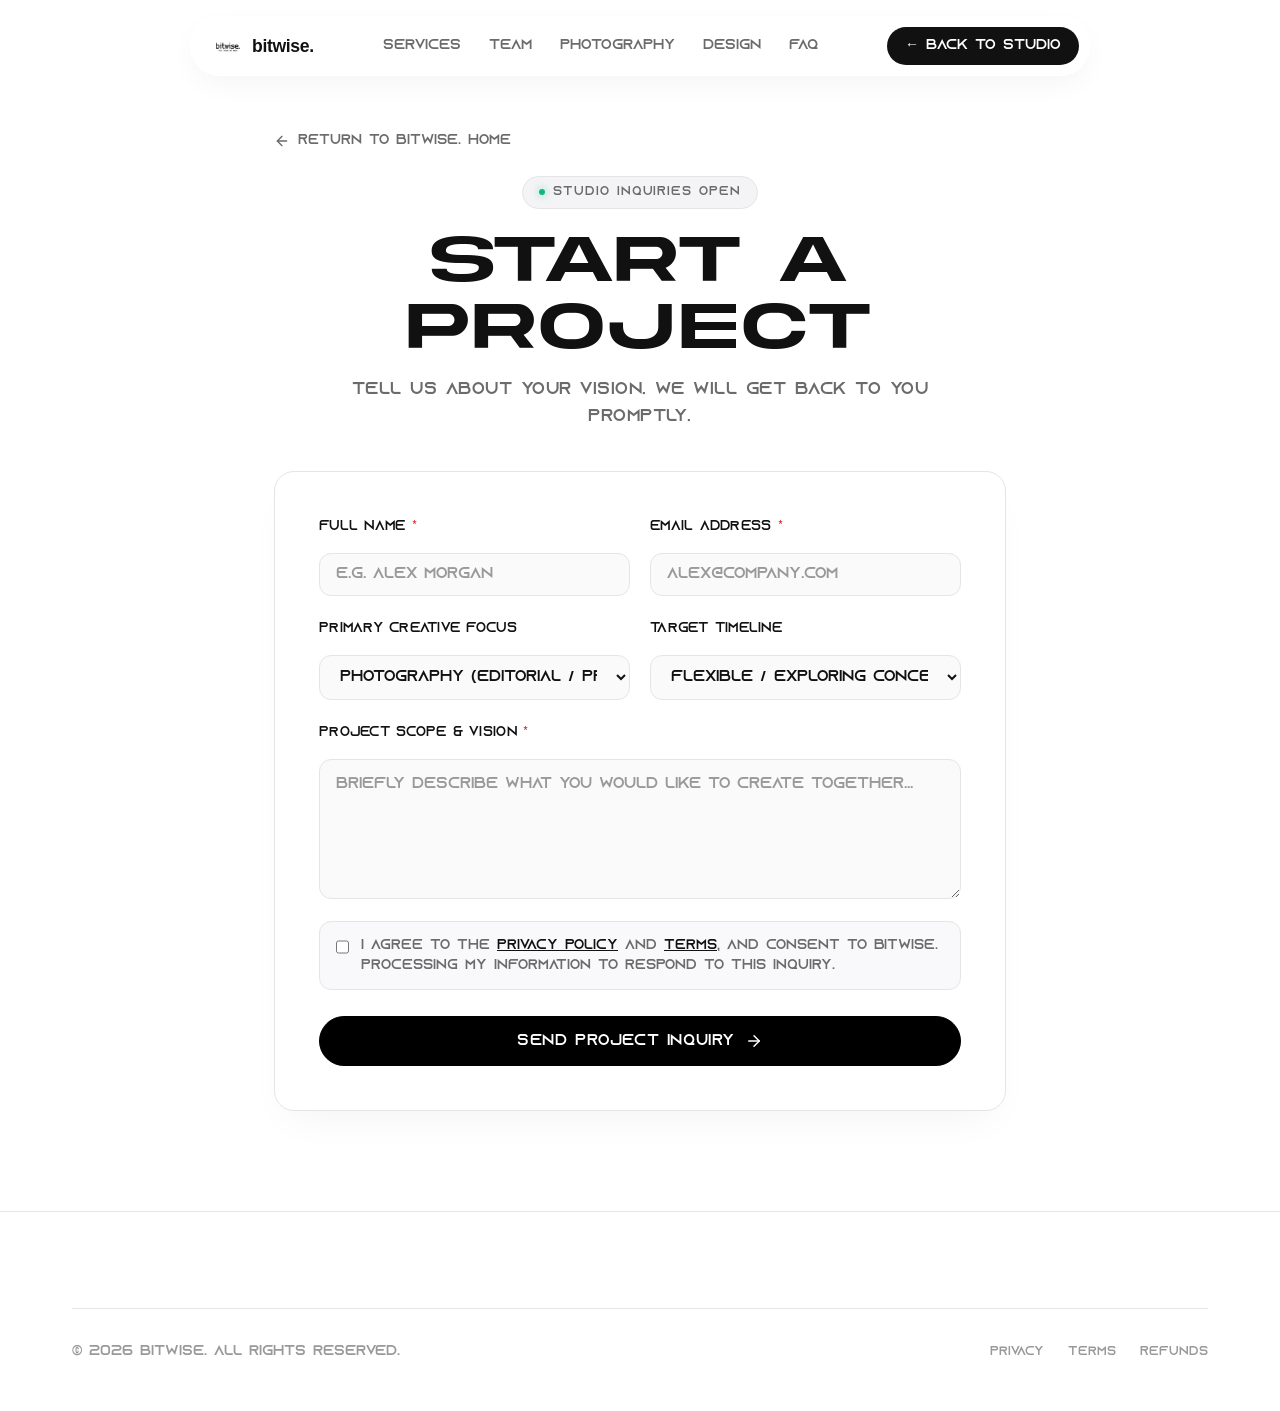
==== commit 39a0c21b: "fix(sync): resolve live dashboard synchronization, add canonical site-data store and local dev serve" ====
--- a/contact.html
+++ b/contact.html
@@ -303,8 +303,8 @@
           <span class="inquiry-badge-dot"></span>
           <span>Studio Inquiries Open</span>
         </div>
-        <h1 class="inquiry-title" id="page-inquiry-title">Start a Project</h1>
-        <p class="inquiry-subtitle" id="page-inquiry-subtitle">
+        <h1 class="inquiry-title" id="page-inquiry-title" data-editable-id="contact-title">Start a Project</h1>
+        <p class="inquiry-subtitle" id="page-inquiry-subtitle" data-editable-id="contact-subtitle">
           Tell us about your brand vision, timeline, and deliverables. Our team responds within 24 hours with project scopes and availability.
         </p>
       </div>
@@ -385,6 +385,9 @@
   </footer>
 
   <!-- Synchronization & Submission Engine -->
+  <script src="js/site-data.js"></script>
+  <script src="js/analytics.js"></script>
+  <script src="js/content-sync.js"></script>
   <script>
     (function () {
       'use strict';
--- a/css/components.css
+++ b/css/components.css
@@ -1,4 +1,4 @@
-﻿/* ==========================================================================
+/* ==========================================================================
    BITWISE. COMPONENTS - MONOCHROME PREMIUM
    All section styles for the website rebuild.
    ========================================================================== */
@@ -292,52 +292,6 @@
 
 .hero-cta-group.animated {
   animation: fadeUp 0.8s var(--ease-out) forwards;
-}
-
-.hero-scroll-indicator {
-  position: absolute;
-  bottom: var(--space-2xl);
-  left: 50%;
-  transform: translateX(-50%);
-  display: flex;
-  flex-direction: column;
-  align-items: center;
-  gap: var(--space-sm);
-  opacity: 0;
-  animation: fadeIn 1s var(--ease-out) 2s forwards;
-}
-
-.hero-scroll-indicator .scroll-line {
-  width: 1px;
-  height: 40px;
-  background: var(--color-border);
-  position: relative;
-  overflow: hidden;
-}
-
-.hero-scroll-indicator .scroll-line::after {
-  content: '';
-  position: absolute;
-  top: -100%;
-  left: 0;
-  width: 100%;
-  height: 100%;
-  background: var(--color-accent);
-  animation: scrollDash 2s var(--ease-in-out) infinite;
-}
-
-@keyframes scrollDash {
-  0%   { top: -100%; }
-  50%  { top: 100%; }
-  100% { top: 100%; }
-}
-
-.hero-scroll-label {
-  font-family: var(--font-mono);
-  font-size: 0.65rem;
-  letter-spacing: 0.15em;
-  text-transform: uppercase;
-  color: var(--color-text-subtle);
 }
 
 /* ==========================================================================
@@ -448,36 +402,6 @@
   overflow: hidden;
 }
 
-/* Mobile / Tablet Segmented Selector */
-.pavilion-pills {
-  display: none;
-  justify-content: center;
-  gap: 8px;
-  margin-bottom: var(--space-2xl);
-  z-index: 10;
-  position: relative;
-}
-
-.pavilion-pill {
-  font-family: 'Bebas Neue', var(--font-mono);
-  font-size: 1rem;
-  letter-spacing: 0.12em;
-  padding: 8px 22px;
-  border-radius: var(--radius-pill);
-  background: var(--material-thin);
-  border: 1px solid rgba(0, 0, 0, 0.08);
-  color: var(--color-text-muted);
-  cursor: pointer;
-  transition: background 0.3s ease, color 0.3s ease, border-color 0.3s ease, transform 0.2s ease;
-}
-
-.pavilion-pill.active {
-  background: var(--color-accent);
-  color: #FFFFFF;
-  border-color: var(--color-accent);
-  box-shadow: 0 4px 14px rgba(0, 0, 0, 0.18);
-  transform: scale(1.04);
-}
 
 /* ── The Master Architectural Pavilion ── */
 .founders-pavilion {
@@ -764,52 +688,112 @@
   }
 }
 
-/* ── Mobile / Tablet Responsive Mode ── */
+/* ── Mobile / Tablet Responsive Mode (All 3 Founders Shown Concurrently) ── */
 @media (max-width: 900px) {
-  .pavilion-pills {
+  .founders-pavilion {
     display: flex;
-  }
-
-  .founders-pavilion {
-    height: 560px;
-    max-width: 480px;
+    flex-direction: column;
+    height: auto;
+    max-width: 540px;
+    gap: var(--space-2xl);
+    background: transparent;
+    border: none;
+    box-shadow: none;
+    backdrop-filter: none;
+    -webkit-backdrop-filter: none;
+    overflow: visible;
   }
 
   .pavilion-portal {
-    display: none;
-    flex: 1 1 100%;
+    display: flex !important;
+    width: 100%;
+    height: 520px;
+    border-radius: var(--radius-2xl);
+    background: linear-gradient(180deg, rgba(255, 255, 255, 0.94) 0%, rgba(248, 248, 248, 0.88) 100%);
+    backdrop-filter: blur(20px);
+    -webkit-backdrop-filter: blur(20px);
+    border: 1px solid rgba(0, 0, 0, 0.08);
+    box-shadow: 0 24px 50px -12px rgba(0, 0, 0, 0.09), 0 1px 1px rgba(255, 255, 255, 0.9) inset;
+    overflow: hidden;
+    position: relative;
     border-right: none;
-  }
-
-  .pavilion-portal.active {
-    display: flex;
-    animation: portalFadeIn 0.5s cubic-bezier(0.16, 1, 0.3, 1) both;
+    opacity: 1 !important;
+  }
+
+  .portal-inner {
+    width: 100%;
+    height: 100%;
   }
 
   .portal-depth-name {
-    font-size: clamp(4.8rem, 20vw, 7.5rem);
+    font-size: clamp(5rem, 24vw, 8rem);
     top: 10%;
   }
 
   .portal-subject-wrapper {
-    height: 85%;
+    height: 84%;
+  }
+
+  .portal-dossier {
+    width: 100%;
+    padding: 20px 24px 24px;
+    background: linear-gradient(180deg, rgba(255, 255, 255, 0.75) 0%, rgba(255, 255, 255, 0.96) 100%);
+    backdrop-filter: blur(14px);
+    -webkit-backdrop-filter: blur(14px);
+  }
+
+  .dossier-name {
+    font-size: 1.5rem;
+    margin: 0 0 2px;
+  }
+
+  .dossier-role {
+    font-size: 0.9rem;
+    margin-bottom: 6px;
   }
 
   .dossier-bio {
-    max-height: 100px;
+    max-height: 120px;
     opacity: 1;
     margin-top: 6px;
-  }
-}
-
-@keyframes portalFadeIn {
-  from {
-    opacity: 0;
-    transform: scale(0.97) translateY(12px);
-  }
-  to {
-    opacity: 1;
-    transform: scale(1) translateY(0);
+    font-size: 0.84rem;
+    line-height: 1.55;
+  }
+}
+
+@media (max-width: 480px) {
+  .founders-pavilion {
+    gap: var(--space-xl);
+  }
+
+  .pavilion-portal {
+    height: 480px;
+    border-radius: var(--radius-xl);
+  }
+
+  .portal-depth-name {
+    font-size: clamp(4.2rem, 20vw, 6.2rem);
+    top: 8%;
+  }
+
+  .portal-subject-wrapper {
+    height: 80%;
+  }
+
+  .portal-dossier {
+    padding: 16px 18px 20px;
+  }
+
+  .dossier-name {
+    font-size: 1.35rem;
+  }
+
+  .dossier-role {
+    font-size: 0.82rem;
+  }
+
+  .dossier-bio {
+    font-size: 0.8rem;
   }
 }
 
@@ -824,11 +808,11 @@
 }
 
 .service-row {
-  display: grid;
-  grid-template-columns: auto 1fr auto;
+  display: flex;
+  justify-content: space-between;
   align-items: center;
   gap: var(--space-xl);
-  padding: var(--space-3xl) var(--space-lg);
+  padding: var(--space-2xl) var(--space-lg);
   border-bottom: 1px solid var(--color-border);
   position: relative;
   cursor: default;
@@ -848,15 +832,6 @@
   padding-left: var(--space-xl);
   background: rgba(255, 255, 255, 0.7);
   box-shadow: 0 16px 36px -10px rgba(0, 0, 0, 0.08);
-}
-
-.service-number {
-  font-family: var(--font-mono);
-  font-size: var(--text-sm);
-  color: var(--color-text-subtle);
-  min-width: 40px;
-  transform: translateZ(20px);
-  transform-style: preserve-3d;
 }
 
 .service-name {
@@ -877,7 +852,7 @@
 .service-desc {
   font-size: var(--text-sm);
   color: var(--color-text-muted);
-  max-width: 25ch;
+  max-width: 32ch;
   text-align: right;
   line-height: 1.5;
   transform: translateZ(16px);
@@ -886,12 +861,12 @@
 
 @media (max-width: 768px) {
   .service-row {
-    grid-template-columns: auto 1fr;
-    gap: var(--space-md);
+    flex-direction: column;
+    align-items: flex-start;
+    gap: var(--space-sm);
     padding: var(--space-xl) 0;
   }
   .service-desc {
-    grid-column: 1 / -1;
     text-align: left;
     max-width: none;
   }
@@ -986,6 +961,30 @@
   stroke-width: 1.5;
   fill: none;
   transform: translateZ(20px);
+}
+
+.gallery-item.gallery-item-slot {
+  background: rgba(248, 248, 248, 0.7);
+  border: 1px dashed rgba(0, 0, 0, 0.12);
+  transition: all var(--dur-normal) var(--ease-out);
+}
+
+.gallery-item.gallery-item-slot:hover {
+  background: rgba(255, 255, 255, 0.95);
+  border-color: rgba(0, 0, 0, 0.3);
+  box-shadow: 0 12px 28px -6px rgba(0, 0, 0, 0.08);
+}
+
+.gallery-item-slot .slot-placeholder {
+  border: none;
+  background: transparent;
+  gap: 10px;
+}
+
+.gallery-item-slot .slot-placeholder span {
+  font-size: 0.7rem;
+  letter-spacing: 0.12em;
+  opacity: 0.6;
 }
 
 @media (max-width: 768px) {
